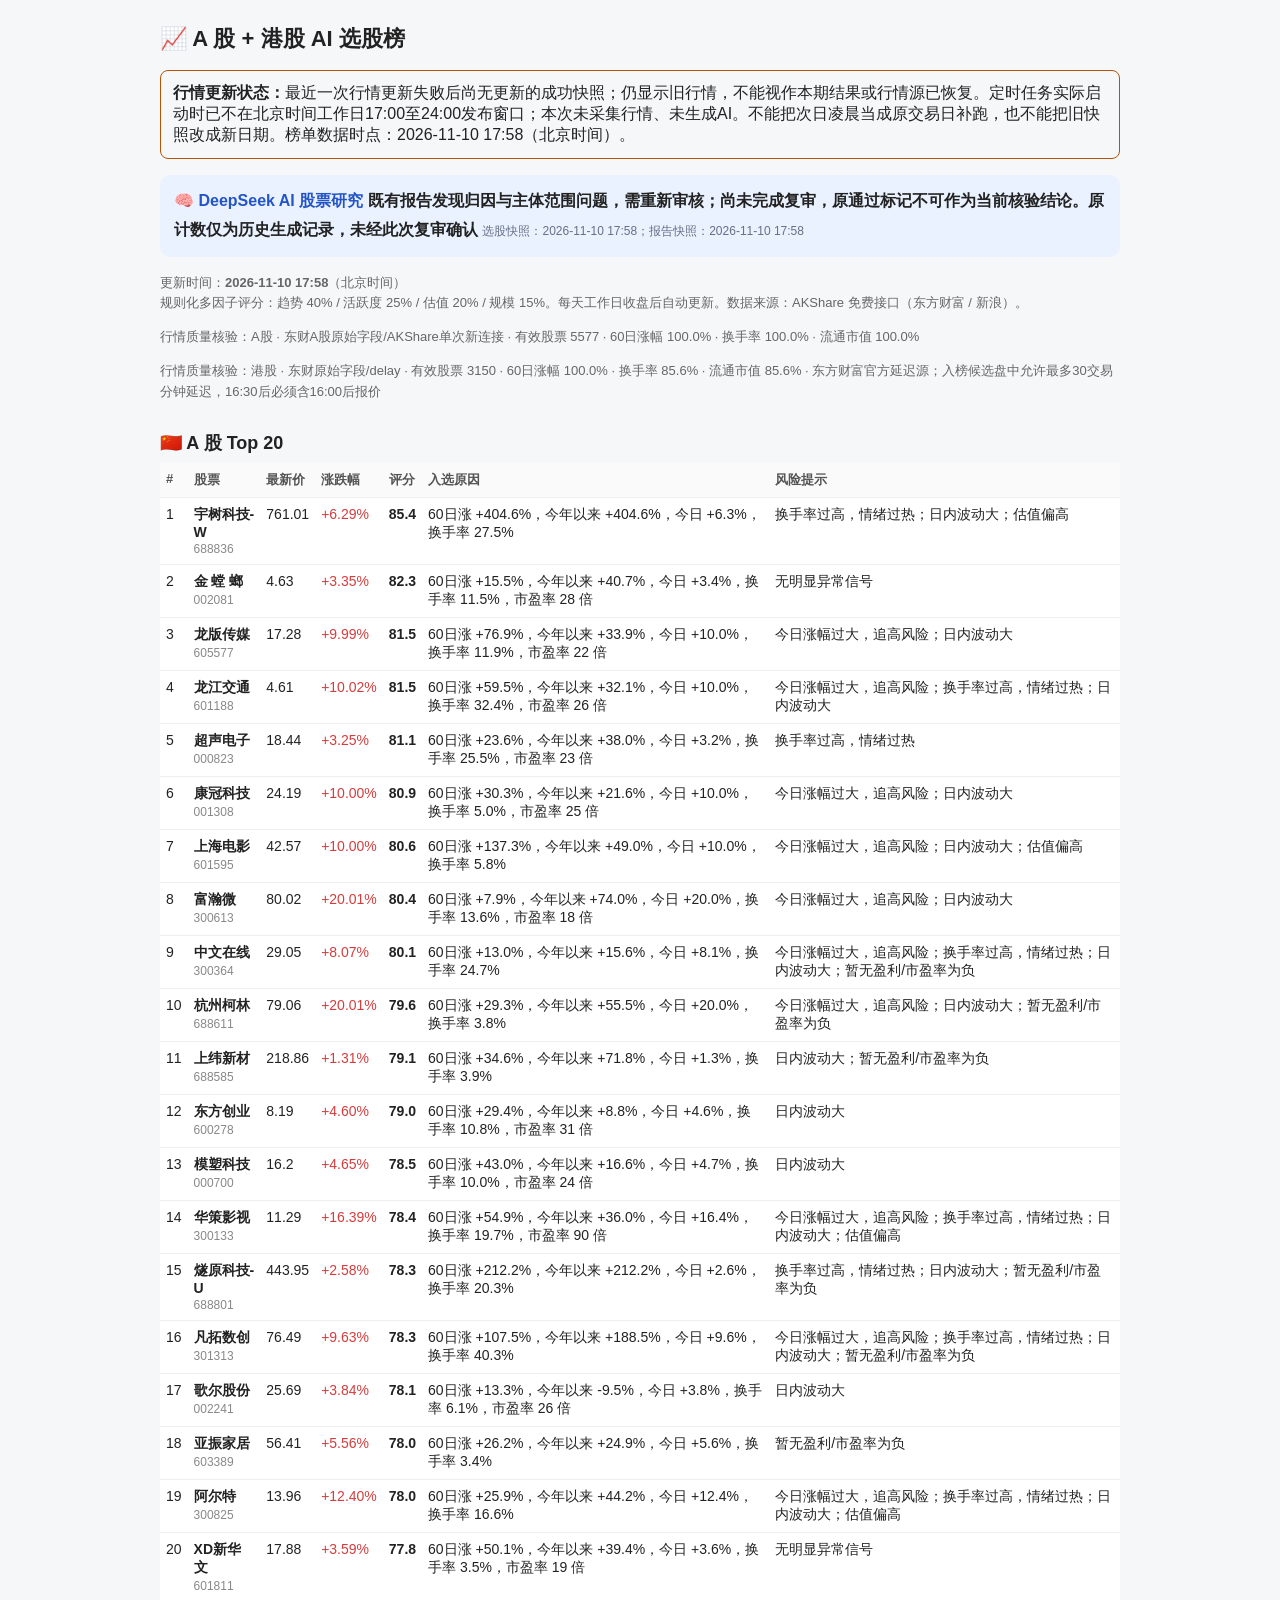
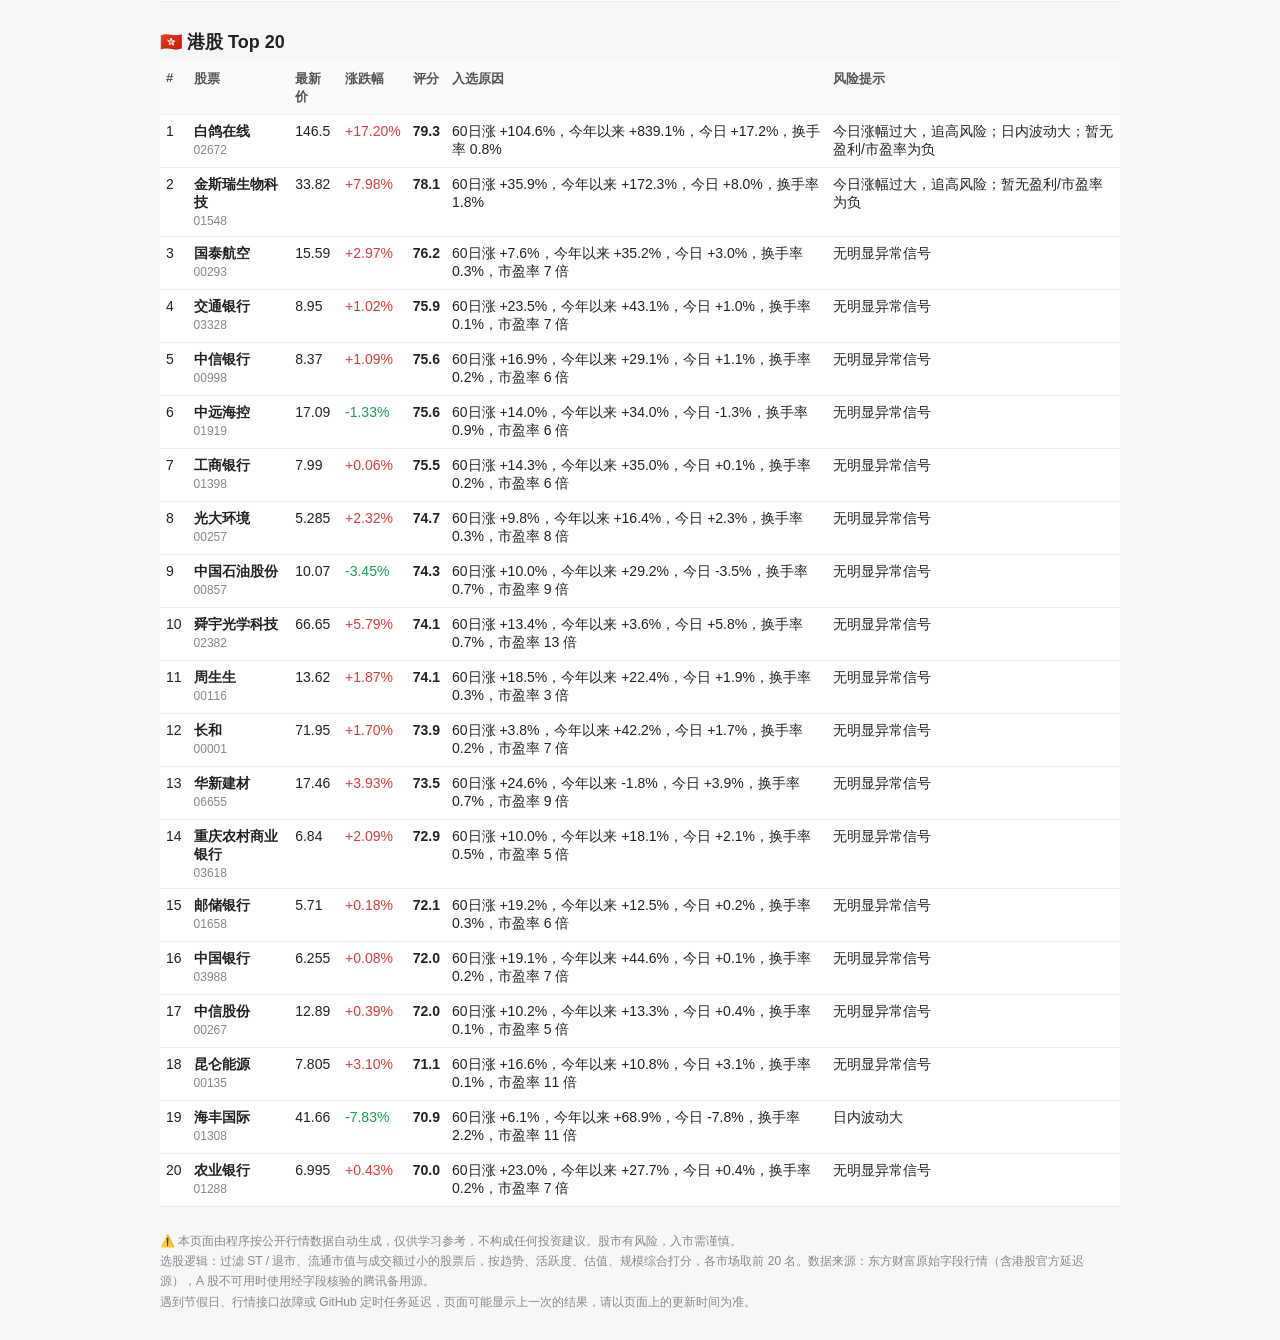
==== docs/index.html @ 4cdcbb57 "更新选股榜 2026-11-13 17:10 UTC" ====
<!DOCTYPE html>
<html lang="zh-CN">
<head>
<meta charset="utf-8">
<meta name="viewport" content="width=device-width, initial-scale=1">
<title>A 股 + 港股 AI 选股榜</title>
<style>
body{font-family:-apple-system,BlinkMacSystemFont,"PingFang SC","Microsoft YaHei",sans-serif;margin:0;background:#f6f7f9;color:#222}
.wrap{max-width:960px;margin:0 auto;padding:16px}
h1{font-size:22px;margin:8px 0 4px}
.sub{color:#666;font-size:13px;line-height:1.6}
h2{font-size:18px;margin:28px 0 8px}
table{width:100%;border-collapse:collapse;background:#fff;font-size:14px}
th,td{padding:8px 6px;border-bottom:1px solid #eee;text-align:left;vertical-align:top}
th{background:#fafafa;font-size:13px;color:#555}
.up{color:#d43d3d}.down{color:#1a9e54}
.score{font-weight:700}
.note{font-size:12px;color:#888;line-height:1.7;margin-top:24px}
.ai-nav{background:#eaf2ff;border-radius:10px;padding:12px 14px;line-height:1.8}.ai-nav a{font-weight:700;color:#2455c7;text-decoration:none}.ai-nav span{color:#667085;font-size:12px}
.tag{display:inline-block;background:#eef3ff;color:#2b5fd9;border-radius:4px;padding:1px 6px;font-size:12px}
</style>
</head>
<body><div class="wrap">
<h1>📈 A 股 + 港股 AI 选股榜</h1><p class="market-publication-alert" data-market-state="failed" style="border:1px solid #b45309;padding:12px;border-radius:8px"><b>行情更新状态：</b>最近一次行情更新失败后尚无更新的成功快照；仍显示旧行情，不能视作本期结果或行情源已恢复。定时任务实际启动时已不在北京时间工作日17:00至24:00发布窗口；本次未采集行情、未生成AI。不能把次日凌晨当成原交易日补跑，也不能把旧快照改成新日期。榜单数据时点：2026-11-10 17:58（北京时间）。</p>
<p class="ai-nav" data-report-state="review-required"><a href="./ai.html">🧠 DeepSeek AI 股票研究</a> <strong>既有报告发现归因与主体范围问题，需重新审核；尚未完成复审，原通过标记不可作为当前核验结论。原计数仅为历史生成记录，未经此次复审确认</strong> <span>选股快照：2026-11-10 17:58；报告快照：2026-11-10 17:58</span></p>
<p class="sub">更新时间：<b>2026-11-10 17:58</b>（北京时间）<br>
规则化多因子评分：趋势 40% / 活跃度 25% / 估值 20% / 规模 15%。每天工作日收盘后自动更新。数据来源：AKShare 免费接口（东方财富 / 新浪）。</p>
<p class="sub">行情质量核验：A股 · 东财A股原始字段/AKShare单次新连接 · 有效股票 5577 · 60日涨幅 100.0% · 换手率 100.0% · 流通市值 100.0%</p><p class="sub">行情质量核验：港股 · 东财原始字段/delay · 有效股票 3150 · 60日涨幅 100.0% · 换手率 85.6% · 流通市值 85.6% · 东方财富官方延迟源；入榜候选盘中允许最多30交易分钟延迟，16:30后必须含16:00后报价</p><h2>🇨🇳 A 股 Top 20</h2>
<table><tr><th>#</th><th>股票</th><th>最新价</th><th>涨跌幅</th><th>评分</th><th>入选原因</th><th>风险提示</th></tr>
<tr><td>1</td><td><b>宇树科技-W</b><br><span style='color:#888;font-size:12px'>688836</span></td><td>761.01</td><td class='up'>+6.29%</td><td class='score'>85.4</td><td>60日涨 +404.6%，今年以来 +404.6%，今日 +6.3%，换手率 27.5%</td><td>换手率过高，情绪过热；日内波动大；估值偏高</td></tr>
<tr><td>2</td><td><b>金 螳 螂</b><br><span style='color:#888;font-size:12px'>002081</span></td><td>4.63</td><td class='up'>+3.35%</td><td class='score'>82.3</td><td>60日涨 +15.5%，今年以来 +40.7%，今日 +3.4%，换手率 11.5%，市盈率 28 倍</td><td>无明显异常信号</td></tr>
<tr><td>3</td><td><b>龙版传媒</b><br><span style='color:#888;font-size:12px'>605577</span></td><td>17.28</td><td class='up'>+9.99%</td><td class='score'>81.5</td><td>60日涨 +76.9%，今年以来 +33.9%，今日 +10.0%，换手率 11.9%，市盈率 22 倍</td><td>今日涨幅过大，追高风险；日内波动大</td></tr>
<tr><td>4</td><td><b>龙江交通</b><br><span style='color:#888;font-size:12px'>601188</span></td><td>4.61</td><td class='up'>+10.02%</td><td class='score'>81.5</td><td>60日涨 +59.5%，今年以来 +32.1%，今日 +10.0%，换手率 32.4%，市盈率 26 倍</td><td>今日涨幅过大，追高风险；换手率过高，情绪过热；日内波动大</td></tr>
<tr><td>5</td><td><b>超声电子</b><br><span style='color:#888;font-size:12px'>000823</span></td><td>18.44</td><td class='up'>+3.25%</td><td class='score'>81.1</td><td>60日涨 +23.6%，今年以来 +38.0%，今日 +3.2%，换手率 25.5%，市盈率 23 倍</td><td>换手率过高，情绪过热</td></tr>
<tr><td>6</td><td><b>康冠科技</b><br><span style='color:#888;font-size:12px'>001308</span></td><td>24.19</td><td class='up'>+10.00%</td><td class='score'>80.9</td><td>60日涨 +30.3%，今年以来 +21.6%，今日 +10.0%，换手率 5.0%，市盈率 25 倍</td><td>今日涨幅过大，追高风险；日内波动大</td></tr>
<tr><td>7</td><td><b>上海电影</b><br><span style='color:#888;font-size:12px'>601595</span></td><td>42.57</td><td class='up'>+10.00%</td><td class='score'>80.6</td><td>60日涨 +137.3%，今年以来 +49.0%，今日 +10.0%，换手率 5.8%</td><td>今日涨幅过大，追高风险；日内波动大；估值偏高</td></tr>
<tr><td>8</td><td><b>富瀚微</b><br><span style='color:#888;font-size:12px'>300613</span></td><td>80.02</td><td class='up'>+20.01%</td><td class='score'>80.4</td><td>60日涨 +7.9%，今年以来 +74.0%，今日 +20.0%，换手率 13.6%，市盈率 18 倍</td><td>今日涨幅过大，追高风险；日内波动大</td></tr>
<tr><td>9</td><td><b>中文在线</b><br><span style='color:#888;font-size:12px'>300364</span></td><td>29.05</td><td class='up'>+8.07%</td><td class='score'>80.1</td><td>60日涨 +13.0%，今年以来 +15.6%，今日 +8.1%，换手率 24.7%</td><td>今日涨幅过大，追高风险；换手率过高，情绪过热；日内波动大；暂无盈利/市盈率为负</td></tr>
<tr><td>10</td><td><b>杭州柯林</b><br><span style='color:#888;font-size:12px'>688611</span></td><td>79.06</td><td class='up'>+20.01%</td><td class='score'>79.6</td><td>60日涨 +29.3%，今年以来 +55.5%，今日 +20.0%，换手率 3.8%</td><td>今日涨幅过大，追高风险；日内波动大；暂无盈利/市盈率为负</td></tr>
<tr><td>11</td><td><b>上纬新材</b><br><span style='color:#888;font-size:12px'>688585</span></td><td>218.86</td><td class='up'>+1.31%</td><td class='score'>79.1</td><td>60日涨 +34.6%，今年以来 +71.8%，今日 +1.3%，换手率 3.9%</td><td>日内波动大；暂无盈利/市盈率为负</td></tr>
<tr><td>12</td><td><b>东方创业</b><br><span style='color:#888;font-size:12px'>600278</span></td><td>8.19</td><td class='up'>+4.60%</td><td class='score'>79.0</td><td>60日涨 +29.4%，今年以来 +8.8%，今日 +4.6%，换手率 10.8%，市盈率 31 倍</td><td>日内波动大</td></tr>
<tr><td>13</td><td><b>模塑科技</b><br><span style='color:#888;font-size:12px'>000700</span></td><td>16.2</td><td class='up'>+4.65%</td><td class='score'>78.5</td><td>60日涨 +43.0%，今年以来 +16.6%，今日 +4.7%，换手率 10.0%，市盈率 24 倍</td><td>日内波动大</td></tr>
<tr><td>14</td><td><b>华策影视</b><br><span style='color:#888;font-size:12px'>300133</span></td><td>11.29</td><td class='up'>+16.39%</td><td class='score'>78.4</td><td>60日涨 +54.9%，今年以来 +36.0%，今日 +16.4%，换手率 19.7%，市盈率 90 倍</td><td>今日涨幅过大，追高风险；换手率过高，情绪过热；日内波动大；估值偏高</td></tr>
<tr><td>15</td><td><b>燧原科技-U</b><br><span style='color:#888;font-size:12px'>688801</span></td><td>443.95</td><td class='up'>+2.58%</td><td class='score'>78.3</td><td>60日涨 +212.2%，今年以来 +212.2%，今日 +2.6%，换手率 20.3%</td><td>换手率过高，情绪过热；日内波动大；暂无盈利/市盈率为负</td></tr>
<tr><td>16</td><td><b>凡拓数创</b><br><span style='color:#888;font-size:12px'>301313</span></td><td>76.49</td><td class='up'>+9.63%</td><td class='score'>78.3</td><td>60日涨 +107.5%，今年以来 +188.5%，今日 +9.6%，换手率 40.3%</td><td>今日涨幅过大，追高风险；换手率过高，情绪过热；日内波动大；暂无盈利/市盈率为负</td></tr>
<tr><td>17</td><td><b>歌尔股份</b><br><span style='color:#888;font-size:12px'>002241</span></td><td>25.69</td><td class='up'>+3.84%</td><td class='score'>78.1</td><td>60日涨 +13.3%，今年以来 -9.5%，今日 +3.8%，换手率 6.1%，市盈率 26 倍</td><td>日内波动大</td></tr>
<tr><td>18</td><td><b>亚振家居</b><br><span style='color:#888;font-size:12px'>603389</span></td><td>56.41</td><td class='up'>+5.56%</td><td class='score'>78.0</td><td>60日涨 +26.2%，今年以来 +24.9%，今日 +5.6%，换手率 3.4%</td><td>暂无盈利/市盈率为负</td></tr>
<tr><td>19</td><td><b>阿尔特</b><br><span style='color:#888;font-size:12px'>300825</span></td><td>13.96</td><td class='up'>+12.40%</td><td class='score'>78.0</td><td>60日涨 +25.9%，今年以来 +44.2%，今日 +12.4%，换手率 16.6%</td><td>今日涨幅过大，追高风险；换手率过高，情绪过热；日内波动大；估值偏高</td></tr>
<tr><td>20</td><td><b>XD新华文</b><br><span style='color:#888;font-size:12px'>601811</span></td><td>17.88</td><td class='up'>+3.59%</td><td class='score'>77.8</td><td>60日涨 +50.1%，今年以来 +39.4%，今日 +3.6%，换手率 3.5%，市盈率 19 倍</td><td>无明显异常信号</td></tr>
</table><h2>🇭🇰 港股 Top 20</h2>
<table><tr><th>#</th><th>股票</th><th>最新价</th><th>涨跌幅</th><th>评分</th><th>入选原因</th><th>风险提示</th></tr>
<tr><td>1</td><td><b>白鸽在线</b><br><span style='color:#888;font-size:12px'>02672</span></td><td>146.5</td><td class='up'>+17.20%</td><td class='score'>79.3</td><td>60日涨 +104.6%，今年以来 +839.1%，今日 +17.2%，换手率 0.8%</td><td>今日涨幅过大，追高风险；日内波动大；暂无盈利/市盈率为负</td></tr>
<tr><td>2</td><td><b>金斯瑞生物科技</b><br><span style='color:#888;font-size:12px'>01548</span></td><td>33.82</td><td class='up'>+7.98%</td><td class='score'>78.1</td><td>60日涨 +35.9%，今年以来 +172.3%，今日 +8.0%，换手率 1.8%</td><td>今日涨幅过大，追高风险；暂无盈利/市盈率为负</td></tr>
<tr><td>3</td><td><b>国泰航空</b><br><span style='color:#888;font-size:12px'>00293</span></td><td>15.59</td><td class='up'>+2.97%</td><td class='score'>76.2</td><td>60日涨 +7.6%，今年以来 +35.2%，今日 +3.0%，换手率 0.3%，市盈率 7 倍</td><td>无明显异常信号</td></tr>
<tr><td>4</td><td><b>交通银行</b><br><span style='color:#888;font-size:12px'>03328</span></td><td>8.95</td><td class='up'>+1.02%</td><td class='score'>75.9</td><td>60日涨 +23.5%，今年以来 +43.1%，今日 +1.0%，换手率 0.1%，市盈率 7 倍</td><td>无明显异常信号</td></tr>
<tr><td>5</td><td><b>中信银行</b><br><span style='color:#888;font-size:12px'>00998</span></td><td>8.37</td><td class='up'>+1.09%</td><td class='score'>75.6</td><td>60日涨 +16.9%，今年以来 +29.1%，今日 +1.1%，换手率 0.2%，市盈率 6 倍</td><td>无明显异常信号</td></tr>
<tr><td>6</td><td><b>中远海控</b><br><span style='color:#888;font-size:12px'>01919</span></td><td>17.09</td><td class='down'>-1.33%</td><td class='score'>75.6</td><td>60日涨 +14.0%，今年以来 +34.0%，今日 -1.3%，换手率 0.9%，市盈率 6 倍</td><td>无明显异常信号</td></tr>
<tr><td>7</td><td><b>工商银行</b><br><span style='color:#888;font-size:12px'>01398</span></td><td>7.99</td><td class='up'>+0.06%</td><td class='score'>75.5</td><td>60日涨 +14.3%，今年以来 +35.0%，今日 +0.1%，换手率 0.2%，市盈率 6 倍</td><td>无明显异常信号</td></tr>
<tr><td>8</td><td><b>光大环境</b><br><span style='color:#888;font-size:12px'>00257</span></td><td>5.285</td><td class='up'>+2.32%</td><td class='score'>74.7</td><td>60日涨 +9.8%，今年以来 +16.4%，今日 +2.3%，换手率 0.3%，市盈率 8 倍</td><td>无明显异常信号</td></tr>
<tr><td>9</td><td><b>中国石油股份</b><br><span style='color:#888;font-size:12px'>00857</span></td><td>10.07</td><td class='down'>-3.45%</td><td class='score'>74.3</td><td>60日涨 +10.0%，今年以来 +29.2%，今日 -3.5%，换手率 0.7%，市盈率 9 倍</td><td>无明显异常信号</td></tr>
<tr><td>10</td><td><b>舜宇光学科技</b><br><span style='color:#888;font-size:12px'>02382</span></td><td>66.65</td><td class='up'>+5.79%</td><td class='score'>74.1</td><td>60日涨 +13.4%，今年以来 +3.6%，今日 +5.8%，换手率 0.7%，市盈率 13 倍</td><td>无明显异常信号</td></tr>
<tr><td>11</td><td><b>周生生</b><br><span style='color:#888;font-size:12px'>00116</span></td><td>13.62</td><td class='up'>+1.87%</td><td class='score'>74.1</td><td>60日涨 +18.5%，今年以来 +22.4%，今日 +1.9%，换手率 0.3%，市盈率 3 倍</td><td>无明显异常信号</td></tr>
<tr><td>12</td><td><b>长和</b><br><span style='color:#888;font-size:12px'>00001</span></td><td>71.95</td><td class='up'>+1.70%</td><td class='score'>73.9</td><td>60日涨 +3.8%，今年以来 +42.2%，今日 +1.7%，换手率 0.2%，市盈率 7 倍</td><td>无明显异常信号</td></tr>
<tr><td>13</td><td><b>华新建材</b><br><span style='color:#888;font-size:12px'>06655</span></td><td>17.46</td><td class='up'>+3.93%</td><td class='score'>73.5</td><td>60日涨 +24.6%，今年以来 -1.8%，今日 +3.9%，换手率 0.7%，市盈率 9 倍</td><td>无明显异常信号</td></tr>
<tr><td>14</td><td><b>重庆农村商业银行</b><br><span style='color:#888;font-size:12px'>03618</span></td><td>6.84</td><td class='up'>+2.09%</td><td class='score'>72.9</td><td>60日涨 +10.0%，今年以来 +18.1%，今日 +2.1%，换手率 0.5%，市盈率 5 倍</td><td>无明显异常信号</td></tr>
<tr><td>15</td><td><b>邮储银行</b><br><span style='color:#888;font-size:12px'>01658</span></td><td>5.71</td><td class='up'>+0.18%</td><td class='score'>72.1</td><td>60日涨 +19.2%，今年以来 +12.5%，今日 +0.2%，换手率 0.3%，市盈率 6 倍</td><td>无明显异常信号</td></tr>
<tr><td>16</td><td><b>中国银行</b><br><span style='color:#888;font-size:12px'>03988</span></td><td>6.255</td><td class='up'>+0.08%</td><td class='score'>72.0</td><td>60日涨 +19.1%，今年以来 +44.6%，今日 +0.1%，换手率 0.2%，市盈率 7 倍</td><td>无明显异常信号</td></tr>
<tr><td>17</td><td><b>中信股份</b><br><span style='color:#888;font-size:12px'>00267</span></td><td>12.89</td><td class='up'>+0.39%</td><td class='score'>72.0</td><td>60日涨 +10.2%，今年以来 +13.3%，今日 +0.4%，换手率 0.1%，市盈率 5 倍</td><td>无明显异常信号</td></tr>
<tr><td>18</td><td><b>昆仑能源</b><br><span style='color:#888;font-size:12px'>00135</span></td><td>7.805</td><td class='up'>+3.10%</td><td class='score'>71.1</td><td>60日涨 +16.6%，今年以来 +10.8%，今日 +3.1%，换手率 0.1%，市盈率 11 倍</td><td>无明显异常信号</td></tr>
<tr><td>19</td><td><b>海丰国际</b><br><span style='color:#888;font-size:12px'>01308</span></td><td>41.66</td><td class='down'>-7.83%</td><td class='score'>70.9</td><td>60日涨 +6.1%，今年以来 +68.9%，今日 -7.8%，换手率 2.2%，市盈率 11 倍</td><td>日内波动大</td></tr>
<tr><td>20</td><td><b>农业银行</b><br><span style='color:#888;font-size:12px'>01288</span></td><td>6.995</td><td class='up'>+0.43%</td><td class='score'>70.0</td><td>60日涨 +23.0%，今年以来 +27.7%，今日 +0.4%，换手率 0.2%，市盈率 7 倍</td><td>无明显异常信号</td></tr>
</table>
<p class="note">⚠️ 本页面由程序按公开行情数据自动生成，仅供学习参考，不构成任何投资建议。股市有风险，入市需谨慎。<br>
选股逻辑：过滤 ST / 退市、流通市值与成交额过小的股票后，按趋势、活跃度、估值、规模综合打分，各市场取前 20 名。数据来源：东方财富原始字段行情（含港股官方延迟源），A 股不可用时使用经字段核验的腾讯备用源。<br>
遇到节假日、行情接口故障或 GitHub 定时任务延迟，页面可能显示上一次的结果，请以页面上的更新时间为准。</p>
</div></body></html>
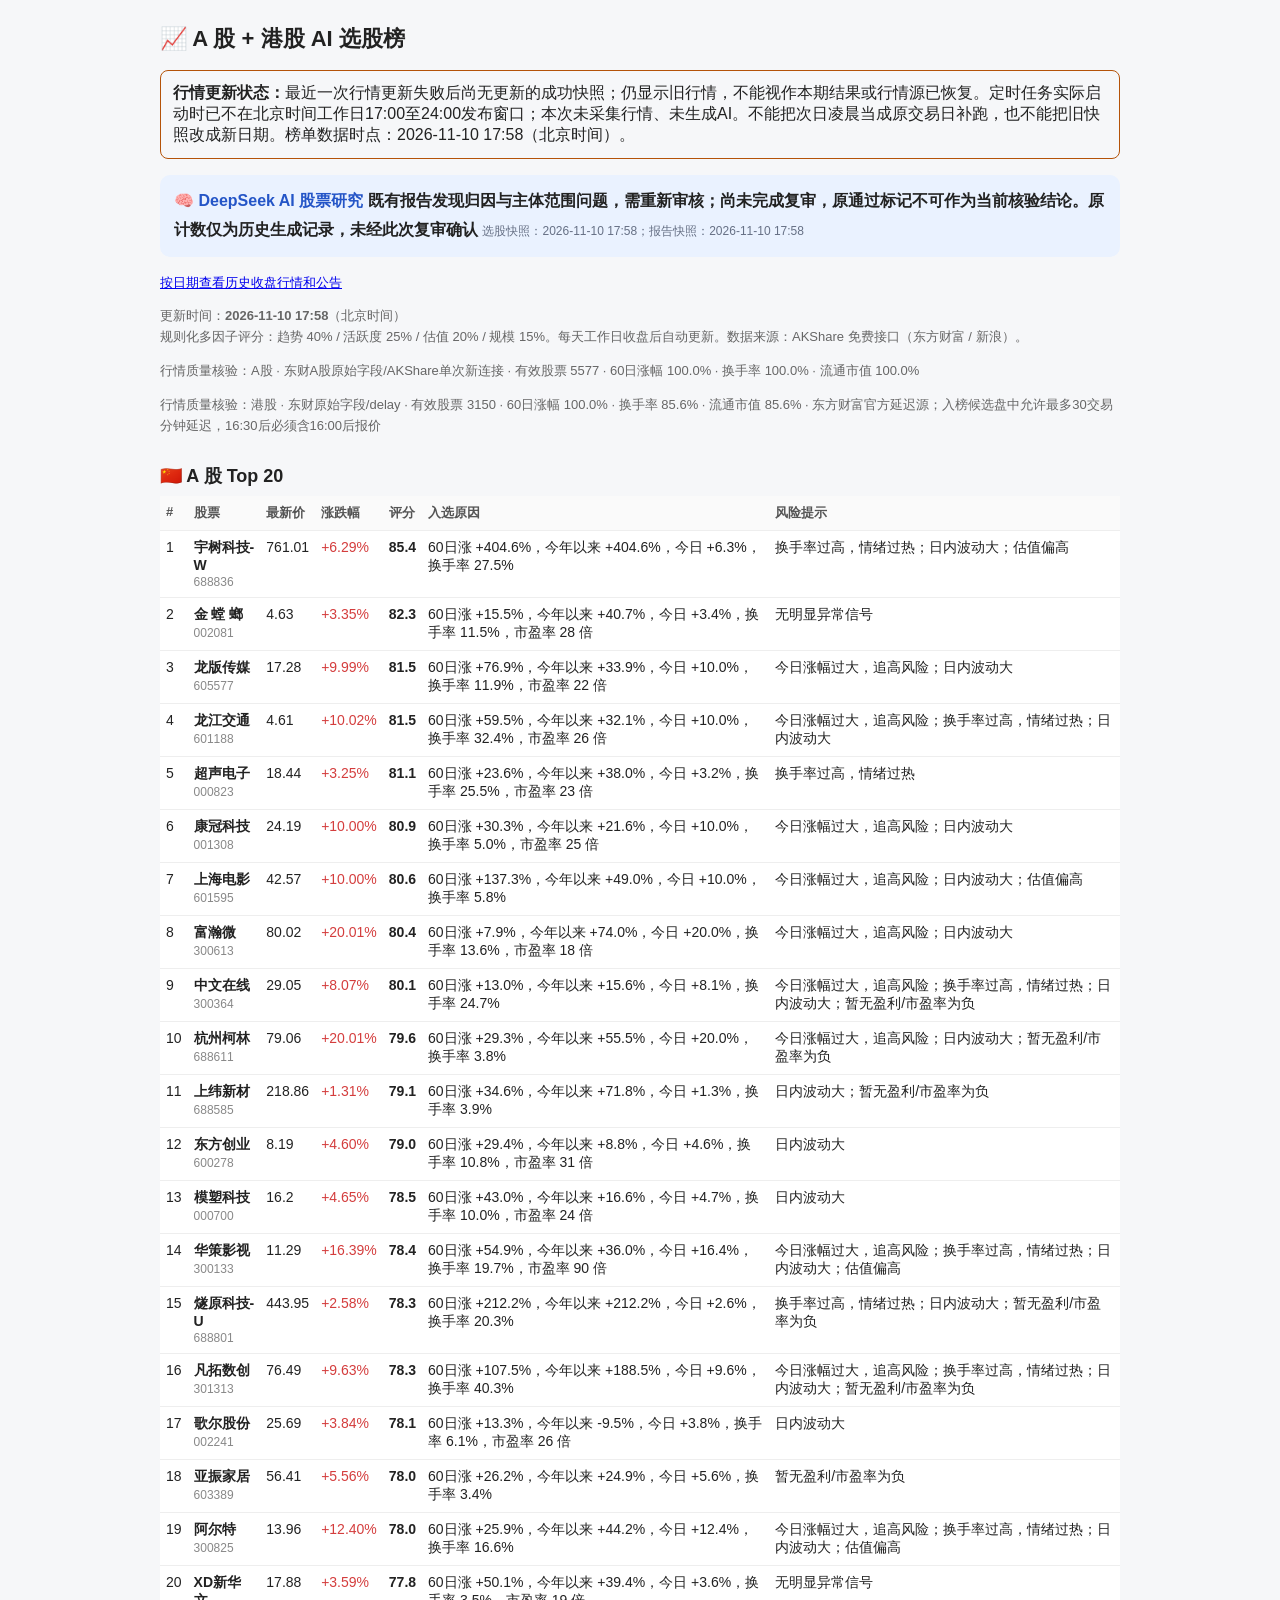
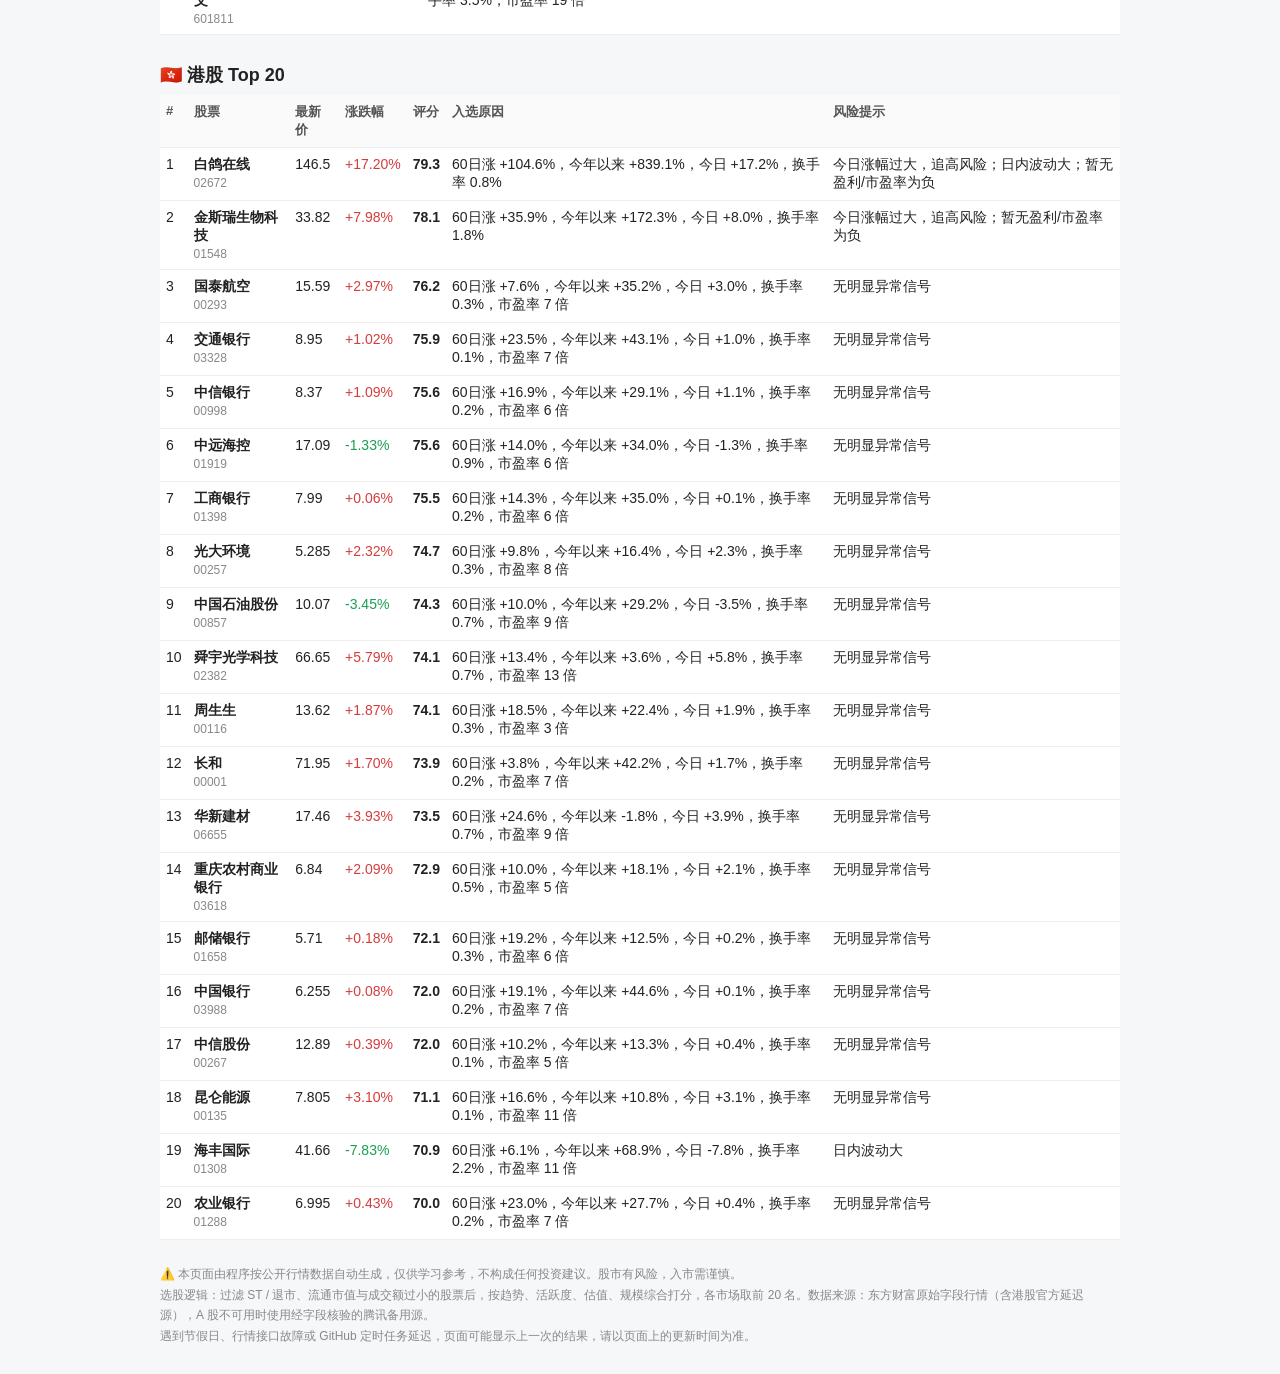
==== commit 170e0cb5: "补登 2026-11-13 A 股榜单及港交所收市行情归档" ====
--- a/docs/index.html
+++ b/docs/index.html
@@ -23,6 +23,7 @@
 <body><div class="wrap">
 <h1>📈 A 股 + 港股 AI 选股榜</h1><p class="market-publication-alert" data-market-state="failed" style="border:1px solid #b45309;padding:12px;border-radius:8px"><b>行情更新状态：</b>最近一次行情更新失败后尚无更新的成功快照；仍显示旧行情，不能视作本期结果或行情源已恢复。定时任务实际启动时已不在北京时间工作日17:00至24:00发布窗口；本次未采集行情、未生成AI。不能把次日凌晨当成原交易日补跑，也不能把旧快照改成新日期。榜单数据时点：2026-11-10 17:58（北京时间）。</p>
 <p class="ai-nav" data-report-state="review-required"><a href="./ai.html">🧠 DeepSeek AI 股票研究</a> <strong>既有报告发现归因与主体范围问题，需重新审核；尚未完成复审，原通过标记不可作为当前核验结论。原计数仅为历史生成记录，未经此次复审确认</strong> <span>选股快照：2026-11-10 17:58；报告快照：2026-11-10 17:58</span></p>
+<p class="sub"><a href="./history/">按日期查看历史收盘行情和公告</a></p>
 <p class="sub">更新时间：<b>2026-11-10 17:58</b>（北京时间）<br>
 规则化多因子评分：趋势 40% / 活跃度 25% / 估值 20% / 规模 15%。每天工作日收盘后自动更新。数据来源：AKShare 免费接口（东方财富 / 新浪）。</p>
 <p class="sub">行情质量核验：A股 · 东财A股原始字段/AKShare单次新连接 · 有效股票 5577 · 60日涨幅 100.0% · 换手率 100.0% · 流通市值 100.0%</p><p class="sub">行情质量核验：港股 · 东财原始字段/delay · 有效股票 3150 · 60日涨幅 100.0% · 换手率 85.6% · 流通市值 85.6% · 东方财富官方延迟源；入榜候选盘中允许最多30交易分钟延迟，16:30后必须含16:00后报价</p><h2>🇨🇳 A 股 Top 20</h2>
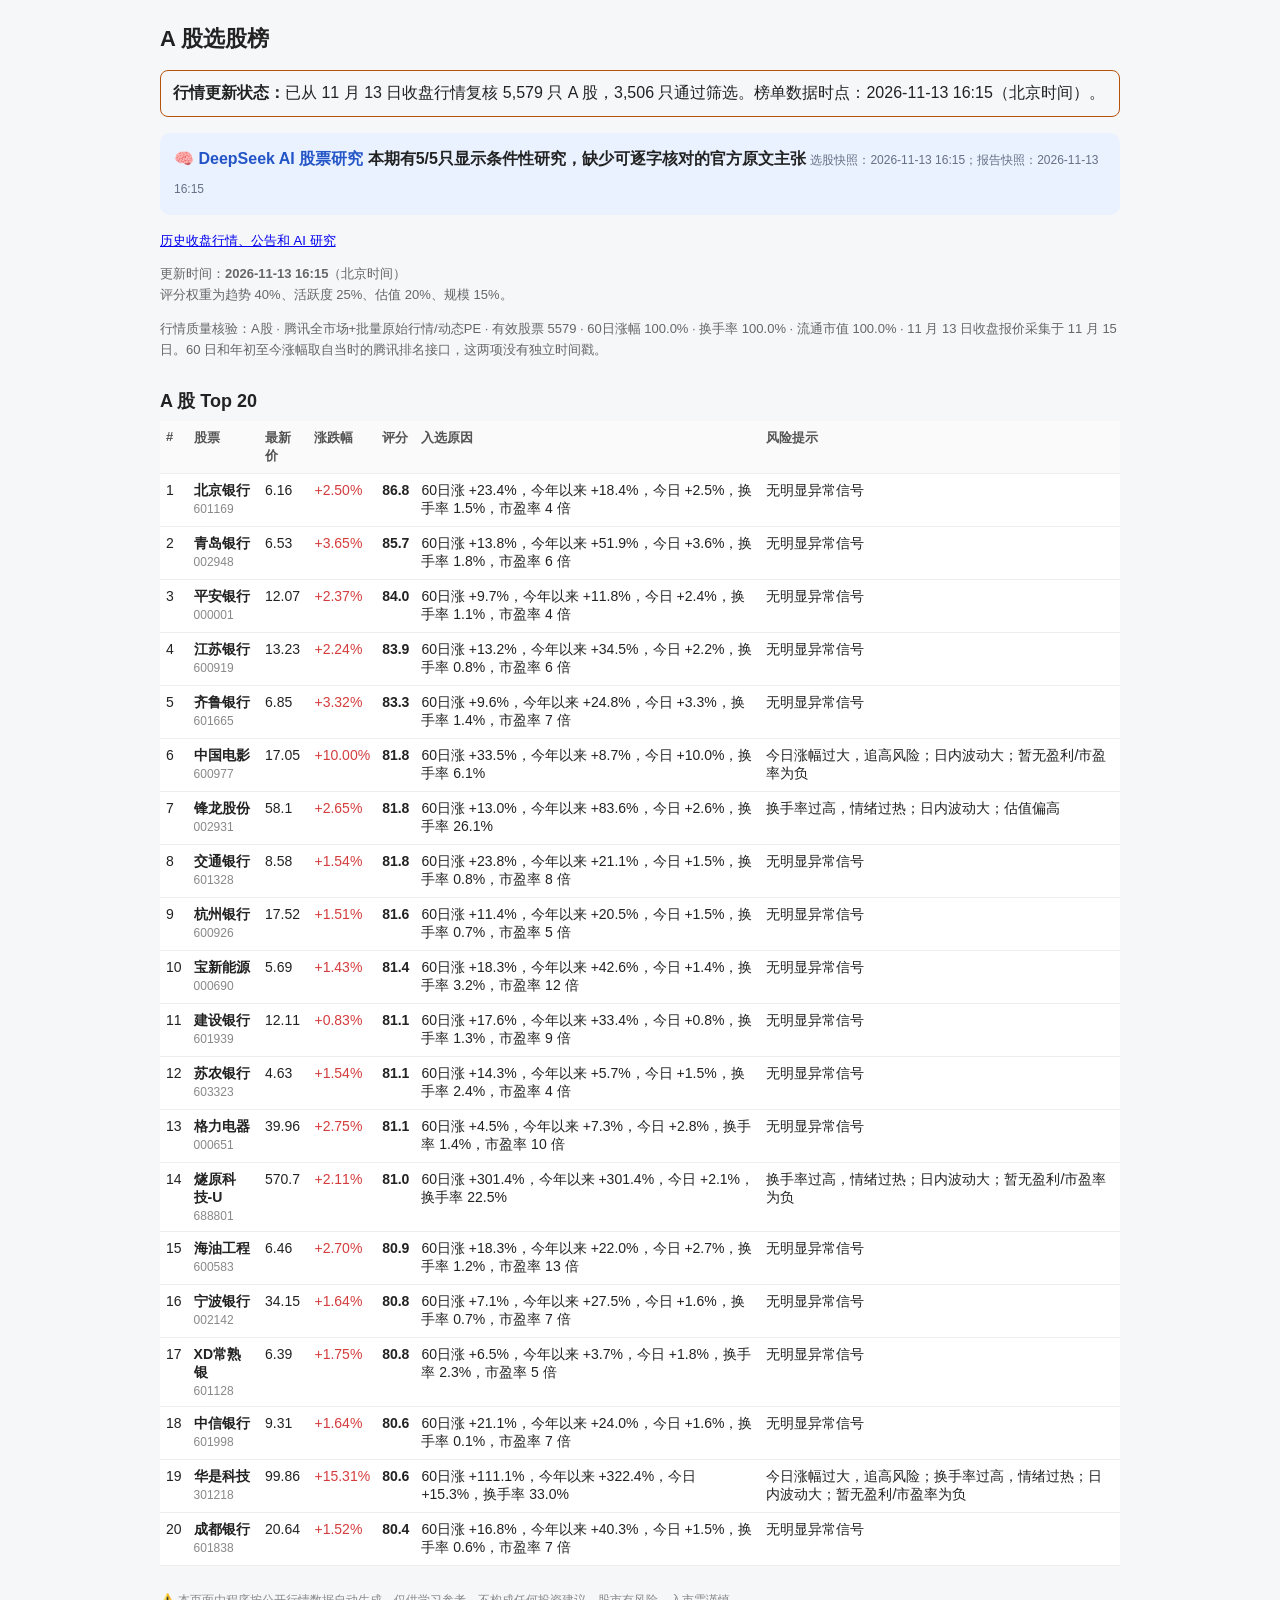
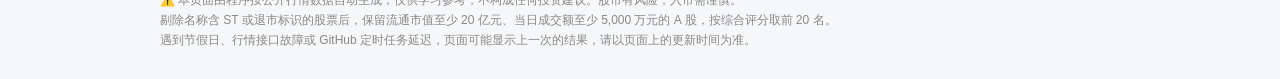
==== commit 68b40e8b: "Retire Hong Kong stock rankings and publish the verified A-share selection" ====
--- a/docs/index.html
+++ b/docs/index.html
@@ -3,7 +3,7 @@
 <head>
 <meta charset="utf-8">
 <meta name="viewport" content="width=device-width, initial-scale=1">
-<title>A 股 + 港股 AI 选股榜</title>
+<title>A 股选股榜</title>
 <style>
 body{font-family:-apple-system,BlinkMacSystemFont,"PingFang SC","Microsoft YaHei",sans-serif;margin:0;background:#f6f7f9;color:#222}
 .wrap{max-width:960px;margin:0 auto;padding:16px}
@@ -21,57 +21,35 @@
 </style>
 </head>
 <body><div class="wrap">
-<h1>📈 A 股 + 港股 AI 选股榜</h1><p class="market-publication-alert" data-market-state="failed" style="border:1px solid #b45309;padding:12px;border-radius:8px"><b>行情更新状态：</b>最近一次行情更新失败后尚无更新的成功快照；仍显示旧行情，不能视作本期结果或行情源已恢复。定时任务实际启动时已不在北京时间工作日17:00至24:00发布窗口；本次未采集行情、未生成AI。不能把次日凌晨当成原交易日补跑，也不能把旧快照改成新日期。榜单数据时点：2026-11-10 17:58（北京时间）。</p>
-<p class="ai-nav" data-report-state="review-required"><a href="./ai.html">🧠 DeepSeek AI 股票研究</a> <strong>既有报告发现归因与主体范围问题，需重新审核；尚未完成复审，原通过标记不可作为当前核验结论。原计数仅为历史生成记录，未经此次复审确认</strong> <span>选股快照：2026-11-10 17:58；报告快照：2026-11-10 17:58</span></p>
-<p class="sub"><a href="./history/">按日期查看历史收盘行情和公告</a></p>
-<p class="sub">更新时间：<b>2026-11-10 17:58</b>（北京时间）<br>
-规则化多因子评分：趋势 40% / 活跃度 25% / 估值 20% / 规模 15%。每天工作日收盘后自动更新。数据来源：AKShare 免费接口（东方财富 / 新浪）。</p>
-<p class="sub">行情质量核验：A股 · 东财A股原始字段/AKShare单次新连接 · 有效股票 5577 · 60日涨幅 100.0% · 换手率 100.0% · 流通市值 100.0%</p><p class="sub">行情质量核验：港股 · 东财原始字段/delay · 有效股票 3150 · 60日涨幅 100.0% · 换手率 85.6% · 流通市值 85.6% · 东方财富官方延迟源；入榜候选盘中允许最多30交易分钟延迟，16:30后必须含16:00后报价</p><h2>🇨🇳 A 股 Top 20</h2>
+<h1>A 股选股榜</h1><p class="market-publication-alert" data-market-state="updated" style="border:1px solid #b45309;padding:12px;border-radius:8px"><b>行情更新状态：</b>已从 11 月 13 日收盘行情复核 5,579 只 A 股，3,506 只通过筛选。榜单数据时点：2026-11-13 16:15（北京时间）。</p>
+<p class="ai-nav" data-report-state="limited"><a href="./ai.html">🧠 DeepSeek AI 股票研究</a> <strong>本期有5/5只显示条件性研究，缺少可逐字核对的官方原文主张</strong> <span>选股快照：2026-11-13 16:15；报告快照：2026-11-13 16:15</span></p>
+<p class="sub"><a href="./history/">历史收盘行情、公告和 AI 研究</a></p>
+<p class="sub">更新时间：<b>2026-11-13 16:15</b>（北京时间）<br>
+评分权重为趋势 40%、活跃度 25%、估值 20%、规模 15%。</p>
+<p class="sub">行情质量核验：A股 · 腾讯全市场+批量原始行情/动态PE · 有效股票 5579 · 60日涨幅 100.0% · 换手率 100.0% · 流通市值 100.0% · 11 月 13 日收盘报价采集于 11 月 15 日。60 日和年初至今涨幅取自当时的腾讯排名接口，这两项没有独立时间戳。</p><h2>A 股 Top 20</h2>
 <table><tr><th>#</th><th>股票</th><th>最新价</th><th>涨跌幅</th><th>评分</th><th>入选原因</th><th>风险提示</th></tr>
-<tr><td>1</td><td><b>宇树科技-W</b><br><span style='color:#888;font-size:12px'>688836</span></td><td>761.01</td><td class='up'>+6.29%</td><td class='score'>85.4</td><td>60日涨 +404.6%，今年以来 +404.6%，今日 +6.3%，换手率 27.5%</td><td>换手率过高，情绪过热；日内波动大；估值偏高</td></tr>
-<tr><td>2</td><td><b>金 螳 螂</b><br><span style='color:#888;font-size:12px'>002081</span></td><td>4.63</td><td class='up'>+3.35%</td><td class='score'>82.3</td><td>60日涨 +15.5%，今年以来 +40.7%，今日 +3.4%，换手率 11.5%，市盈率 28 倍</td><td>无明显异常信号</td></tr>
-<tr><td>3</td><td><b>龙版传媒</b><br><span style='color:#888;font-size:12px'>605577</span></td><td>17.28</td><td class='up'>+9.99%</td><td class='score'>81.5</td><td>60日涨 +76.9%，今年以来 +33.9%，今日 +10.0%，换手率 11.9%，市盈率 22 倍</td><td>今日涨幅过大，追高风险；日内波动大</td></tr>
-<tr><td>4</td><td><b>龙江交通</b><br><span style='color:#888;font-size:12px'>601188</span></td><td>4.61</td><td class='up'>+10.02%</td><td class='score'>81.5</td><td>60日涨 +59.5%，今年以来 +32.1%，今日 +10.0%，换手率 32.4%，市盈率 26 倍</td><td>今日涨幅过大，追高风险；换手率过高，情绪过热；日内波动大</td></tr>
-<tr><td>5</td><td><b>超声电子</b><br><span style='color:#888;font-size:12px'>000823</span></td><td>18.44</td><td class='up'>+3.25%</td><td class='score'>81.1</td><td>60日涨 +23.6%，今年以来 +38.0%，今日 +3.2%，换手率 25.5%，市盈率 23 倍</td><td>换手率过高，情绪过热</td></tr>
-<tr><td>6</td><td><b>康冠科技</b><br><span style='color:#888;font-size:12px'>001308</span></td><td>24.19</td><td class='up'>+10.00%</td><td class='score'>80.9</td><td>60日涨 +30.3%，今年以来 +21.6%，今日 +10.0%，换手率 5.0%，市盈率 25 倍</td><td>今日涨幅过大，追高风险；日内波动大</td></tr>
-<tr><td>7</td><td><b>上海电影</b><br><span style='color:#888;font-size:12px'>601595</span></td><td>42.57</td><td class='up'>+10.00%</td><td class='score'>80.6</td><td>60日涨 +137.3%，今年以来 +49.0%，今日 +10.0%，换手率 5.8%</td><td>今日涨幅过大，追高风险；日内波动大；估值偏高</td></tr>
-<tr><td>8</td><td><b>富瀚微</b><br><span style='color:#888;font-size:12px'>300613</span></td><td>80.02</td><td class='up'>+20.01%</td><td class='score'>80.4</td><td>60日涨 +7.9%，今年以来 +74.0%，今日 +20.0%，换手率 13.6%，市盈率 18 倍</td><td>今日涨幅过大，追高风险；日内波动大</td></tr>
-<tr><td>9</td><td><b>中文在线</b><br><span style='color:#888;font-size:12px'>300364</span></td><td>29.05</td><td class='up'>+8.07%</td><td class='score'>80.1</td><td>60日涨 +13.0%，今年以来 +15.6%，今日 +8.1%，换手率 24.7%</td><td>今日涨幅过大，追高风险；换手率过高，情绪过热；日内波动大；暂无盈利/市盈率为负</td></tr>
-<tr><td>10</td><td><b>杭州柯林</b><br><span style='color:#888;font-size:12px'>688611</span></td><td>79.06</td><td class='up'>+20.01%</td><td class='score'>79.6</td><td>60日涨 +29.3%，今年以来 +55.5%，今日 +20.0%，换手率 3.8%</td><td>今日涨幅过大，追高风险；日内波动大；暂无盈利/市盈率为负</td></tr>
-<tr><td>11</td><td><b>上纬新材</b><br><span style='color:#888;font-size:12px'>688585</span></td><td>218.86</td><td class='up'>+1.31%</td><td class='score'>79.1</td><td>60日涨 +34.6%，今年以来 +71.8%，今日 +1.3%，换手率 3.9%</td><td>日内波动大；暂无盈利/市盈率为负</td></tr>
-<tr><td>12</td><td><b>东方创业</b><br><span style='color:#888;font-size:12px'>600278</span></td><td>8.19</td><td class='up'>+4.60%</td><td class='score'>79.0</td><td>60日涨 +29.4%，今年以来 +8.8%，今日 +4.6%，换手率 10.8%，市盈率 31 倍</td><td>日内波动大</td></tr>
-<tr><td>13</td><td><b>模塑科技</b><br><span style='color:#888;font-size:12px'>000700</span></td><td>16.2</td><td class='up'>+4.65%</td><td class='score'>78.5</td><td>60日涨 +43.0%，今年以来 +16.6%，今日 +4.7%，换手率 10.0%，市盈率 24 倍</td><td>日内波动大</td></tr>
-<tr><td>14</td><td><b>华策影视</b><br><span style='color:#888;font-size:12px'>300133</span></td><td>11.29</td><td class='up'>+16.39%</td><td class='score'>78.4</td><td>60日涨 +54.9%，今年以来 +36.0%，今日 +16.4%，换手率 19.7%，市盈率 90 倍</td><td>今日涨幅过大，追高风险；换手率过高，情绪过热；日内波动大；估值偏高</td></tr>
-<tr><td>15</td><td><b>燧原科技-U</b><br><span style='color:#888;font-size:12px'>688801</span></td><td>443.95</td><td class='up'>+2.58%</td><td class='score'>78.3</td><td>60日涨 +212.2%，今年以来 +212.2%，今日 +2.6%，换手率 20.3%</td><td>换手率过高，情绪过热；日内波动大；暂无盈利/市盈率为负</td></tr>
-<tr><td>16</td><td><b>凡拓数创</b><br><span style='color:#888;font-size:12px'>301313</span></td><td>76.49</td><td class='up'>+9.63%</td><td class='score'>78.3</td><td>60日涨 +107.5%，今年以来 +188.5%，今日 +9.6%，换手率 40.3%</td><td>今日涨幅过大，追高风险；换手率过高，情绪过热；日内波动大；暂无盈利/市盈率为负</td></tr>
-<tr><td>17</td><td><b>歌尔股份</b><br><span style='color:#888;font-size:12px'>002241</span></td><td>25.69</td><td class='up'>+3.84%</td><td class='score'>78.1</td><td>60日涨 +13.3%，今年以来 -9.5%，今日 +3.8%，换手率 6.1%，市盈率 26 倍</td><td>日内波动大</td></tr>
-<tr><td>18</td><td><b>亚振家居</b><br><span style='color:#888;font-size:12px'>603389</span></td><td>56.41</td><td class='up'>+5.56%</td><td class='score'>78.0</td><td>60日涨 +26.2%，今年以来 +24.9%，今日 +5.6%，换手率 3.4%</td><td>暂无盈利/市盈率为负</td></tr>
-<tr><td>19</td><td><b>阿尔特</b><br><span style='color:#888;font-size:12px'>300825</span></td><td>13.96</td><td class='up'>+12.40%</td><td class='score'>78.0</td><td>60日涨 +25.9%，今年以来 +44.2%，今日 +12.4%，换手率 16.6%</td><td>今日涨幅过大，追高风险；换手率过高，情绪过热；日内波动大；估值偏高</td></tr>
-<tr><td>20</td><td><b>XD新华文</b><br><span style='color:#888;font-size:12px'>601811</span></td><td>17.88</td><td class='up'>+3.59%</td><td class='score'>77.8</td><td>60日涨 +50.1%，今年以来 +39.4%，今日 +3.6%，换手率 3.5%，市盈率 19 倍</td><td>无明显异常信号</td></tr>
-</table><h2>🇭🇰 港股 Top 20</h2>
-<table><tr><th>#</th><th>股票</th><th>最新价</th><th>涨跌幅</th><th>评分</th><th>入选原因</th><th>风险提示</th></tr>
-<tr><td>1</td><td><b>白鸽在线</b><br><span style='color:#888;font-size:12px'>02672</span></td><td>146.5</td><td class='up'>+17.20%</td><td class='score'>79.3</td><td>60日涨 +104.6%，今年以来 +839.1%，今日 +17.2%，换手率 0.8%</td><td>今日涨幅过大，追高风险；日内波动大；暂无盈利/市盈率为负</td></tr>
-<tr><td>2</td><td><b>金斯瑞生物科技</b><br><span style='color:#888;font-size:12px'>01548</span></td><td>33.82</td><td class='up'>+7.98%</td><td class='score'>78.1</td><td>60日涨 +35.9%，今年以来 +172.3%，今日 +8.0%，换手率 1.8%</td><td>今日涨幅过大，追高风险；暂无盈利/市盈率为负</td></tr>
-<tr><td>3</td><td><b>国泰航空</b><br><span style='color:#888;font-size:12px'>00293</span></td><td>15.59</td><td class='up'>+2.97%</td><td class='score'>76.2</td><td>60日涨 +7.6%，今年以来 +35.2%，今日 +3.0%，换手率 0.3%，市盈率 7 倍</td><td>无明显异常信号</td></tr>
-<tr><td>4</td><td><b>交通银行</b><br><span style='color:#888;font-size:12px'>03328</span></td><td>8.95</td><td class='up'>+1.02%</td><td class='score'>75.9</td><td>60日涨 +23.5%，今年以来 +43.1%，今日 +1.0%，换手率 0.1%，市盈率 7 倍</td><td>无明显异常信号</td></tr>
-<tr><td>5</td><td><b>中信银行</b><br><span style='color:#888;font-size:12px'>00998</span></td><td>8.37</td><td class='up'>+1.09%</td><td class='score'>75.6</td><td>60日涨 +16.9%，今年以来 +29.1%，今日 +1.1%，换手率 0.2%，市盈率 6 倍</td><td>无明显异常信号</td></tr>
-<tr><td>6</td><td><b>中远海控</b><br><span style='color:#888;font-size:12px'>01919</span></td><td>17.09</td><td class='down'>-1.33%</td><td class='score'>75.6</td><td>60日涨 +14.0%，今年以来 +34.0%，今日 -1.3%，换手率 0.9%，市盈率 6 倍</td><td>无明显异常信号</td></tr>
-<tr><td>7</td><td><b>工商银行</b><br><span style='color:#888;font-size:12px'>01398</span></td><td>7.99</td><td class='up'>+0.06%</td><td class='score'>75.5</td><td>60日涨 +14.3%，今年以来 +35.0%，今日 +0.1%，换手率 0.2%，市盈率 6 倍</td><td>无明显异常信号</td></tr>
-<tr><td>8</td><td><b>光大环境</b><br><span style='color:#888;font-size:12px'>00257</span></td><td>5.285</td><td class='up'>+2.32%</td><td class='score'>74.7</td><td>60日涨 +9.8%，今年以来 +16.4%，今日 +2.3%，换手率 0.3%，市盈率 8 倍</td><td>无明显异常信号</td></tr>
-<tr><td>9</td><td><b>中国石油股份</b><br><span style='color:#888;font-size:12px'>00857</span></td><td>10.07</td><td class='down'>-3.45%</td><td class='score'>74.3</td><td>60日涨 +10.0%，今年以来 +29.2%，今日 -3.5%，换手率 0.7%，市盈率 9 倍</td><td>无明显异常信号</td></tr>
-<tr><td>10</td><td><b>舜宇光学科技</b><br><span style='color:#888;font-size:12px'>02382</span></td><td>66.65</td><td class='up'>+5.79%</td><td class='score'>74.1</td><td>60日涨 +13.4%，今年以来 +3.6%，今日 +5.8%，换手率 0.7%，市盈率 13 倍</td><td>无明显异常信号</td></tr>
-<tr><td>11</td><td><b>周生生</b><br><span style='color:#888;font-size:12px'>00116</span></td><td>13.62</td><td class='up'>+1.87%</td><td class='score'>74.1</td><td>60日涨 +18.5%，今年以来 +22.4%，今日 +1.9%，换手率 0.3%，市盈率 3 倍</td><td>无明显异常信号</td></tr>
-<tr><td>12</td><td><b>长和</b><br><span style='color:#888;font-size:12px'>00001</span></td><td>71.95</td><td class='up'>+1.70%</td><td class='score'>73.9</td><td>60日涨 +3.8%，今年以来 +42.2%，今日 +1.7%，换手率 0.2%，市盈率 7 倍</td><td>无明显异常信号</td></tr>
-<tr><td>13</td><td><b>华新建材</b><br><span style='color:#888;font-size:12px'>06655</span></td><td>17.46</td><td class='up'>+3.93%</td><td class='score'>73.5</td><td>60日涨 +24.6%，今年以来 -1.8%，今日 +3.9%，换手率 0.7%，市盈率 9 倍</td><td>无明显异常信号</td></tr>
-<tr><td>14</td><td><b>重庆农村商业银行</b><br><span style='color:#888;font-size:12px'>03618</span></td><td>6.84</td><td class='up'>+2.09%</td><td class='score'>72.9</td><td>60日涨 +10.0%，今年以来 +18.1%，今日 +2.1%，换手率 0.5%，市盈率 5 倍</td><td>无明显异常信号</td></tr>
-<tr><td>15</td><td><b>邮储银行</b><br><span style='color:#888;font-size:12px'>01658</span></td><td>5.71</td><td class='up'>+0.18%</td><td class='score'>72.1</td><td>60日涨 +19.2%，今年以来 +12.5%，今日 +0.2%，换手率 0.3%，市盈率 6 倍</td><td>无明显异常信号</td></tr>
-<tr><td>16</td><td><b>中国银行</b><br><span style='color:#888;font-size:12px'>03988</span></td><td>6.255</td><td class='up'>+0.08%</td><td class='score'>72.0</td><td>60日涨 +19.1%，今年以来 +44.6%，今日 +0.1%，换手率 0.2%，市盈率 7 倍</td><td>无明显异常信号</td></tr>
-<tr><td>17</td><td><b>中信股份</b><br><span style='color:#888;font-size:12px'>00267</span></td><td>12.89</td><td class='up'>+0.39%</td><td class='score'>72.0</td><td>60日涨 +10.2%，今年以来 +13.3%，今日 +0.4%，换手率 0.1%，市盈率 5 倍</td><td>无明显异常信号</td></tr>
-<tr><td>18</td><td><b>昆仑能源</b><br><span style='color:#888;font-size:12px'>00135</span></td><td>7.805</td><td class='up'>+3.10%</td><td class='score'>71.1</td><td>60日涨 +16.6%，今年以来 +10.8%，今日 +3.1%，换手率 0.1%，市盈率 11 倍</td><td>无明显异常信号</td></tr>
-<tr><td>19</td><td><b>海丰国际</b><br><span style='color:#888;font-size:12px'>01308</span></td><td>41.66</td><td class='down'>-7.83%</td><td class='score'>70.9</td><td>60日涨 +6.1%，今年以来 +68.9%，今日 -7.8%，换手率 2.2%，市盈率 11 倍</td><td>日内波动大</td></tr>
-<tr><td>20</td><td><b>农业银行</b><br><span style='color:#888;font-size:12px'>01288</span></td><td>6.995</td><td class='up'>+0.43%</td><td class='score'>70.0</td><td>60日涨 +23.0%，今年以来 +27.7%，今日 +0.4%，换手率 0.2%，市盈率 7 倍</td><td>无明显异常信号</td></tr>
+<tr><td>1</td><td><b>北京银行</b><br><span style='color:#888;font-size:12px'>601169</span></td><td>6.16</td><td class='up'>+2.50%</td><td class='score'>86.8</td><td>60日涨 +23.4%，今年以来 +18.4%，今日 +2.5%，换手率 1.5%，市盈率 4 倍</td><td>无明显异常信号</td></tr>
+<tr><td>2</td><td><b>青岛银行</b><br><span style='color:#888;font-size:12px'>002948</span></td><td>6.53</td><td class='up'>+3.65%</td><td class='score'>85.7</td><td>60日涨 +13.8%，今年以来 +51.9%，今日 +3.6%，换手率 1.8%，市盈率 6 倍</td><td>无明显异常信号</td></tr>
+<tr><td>3</td><td><b>平安银行</b><br><span style='color:#888;font-size:12px'>000001</span></td><td>12.07</td><td class='up'>+2.37%</td><td class='score'>84.0</td><td>60日涨 +9.7%，今年以来 +11.8%，今日 +2.4%，换手率 1.1%，市盈率 4 倍</td><td>无明显异常信号</td></tr>
+<tr><td>4</td><td><b>江苏银行</b><br><span style='color:#888;font-size:12px'>600919</span></td><td>13.23</td><td class='up'>+2.24%</td><td class='score'>83.9</td><td>60日涨 +13.2%，今年以来 +34.5%，今日 +2.2%，换手率 0.8%，市盈率 6 倍</td><td>无明显异常信号</td></tr>
+<tr><td>5</td><td><b>齐鲁银行</b><br><span style='color:#888;font-size:12px'>601665</span></td><td>6.85</td><td class='up'>+3.32%</td><td class='score'>83.3</td><td>60日涨 +9.6%，今年以来 +24.8%，今日 +3.3%，换手率 1.4%，市盈率 7 倍</td><td>无明显异常信号</td></tr>
+<tr><td>6</td><td><b>中国电影</b><br><span style='color:#888;font-size:12px'>600977</span></td><td>17.05</td><td class='up'>+10.00%</td><td class='score'>81.8</td><td>60日涨 +33.5%，今年以来 +8.7%，今日 +10.0%，换手率 6.1%</td><td>今日涨幅过大，追高风险；日内波动大；暂无盈利/市盈率为负</td></tr>
+<tr><td>7</td><td><b>锋龙股份</b><br><span style='color:#888;font-size:12px'>002931</span></td><td>58.1</td><td class='up'>+2.65%</td><td class='score'>81.8</td><td>60日涨 +13.0%，今年以来 +83.6%，今日 +2.6%，换手率 26.1%</td><td>换手率过高，情绪过热；日内波动大；估值偏高</td></tr>
+<tr><td>8</td><td><b>交通银行</b><br><span style='color:#888;font-size:12px'>601328</span></td><td>8.58</td><td class='up'>+1.54%</td><td class='score'>81.8</td><td>60日涨 +23.8%，今年以来 +21.1%，今日 +1.5%，换手率 0.8%，市盈率 8 倍</td><td>无明显异常信号</td></tr>
+<tr><td>9</td><td><b>杭州银行</b><br><span style='color:#888;font-size:12px'>600926</span></td><td>17.52</td><td class='up'>+1.51%</td><td class='score'>81.6</td><td>60日涨 +11.4%，今年以来 +20.5%，今日 +1.5%，换手率 0.7%，市盈率 5 倍</td><td>无明显异常信号</td></tr>
+<tr><td>10</td><td><b>宝新能源</b><br><span style='color:#888;font-size:12px'>000690</span></td><td>5.69</td><td class='up'>+1.43%</td><td class='score'>81.4</td><td>60日涨 +18.3%，今年以来 +42.6%，今日 +1.4%，换手率 3.2%，市盈率 12 倍</td><td>无明显异常信号</td></tr>
+<tr><td>11</td><td><b>建设银行</b><br><span style='color:#888;font-size:12px'>601939</span></td><td>12.11</td><td class='up'>+0.83%</td><td class='score'>81.1</td><td>60日涨 +17.6%，今年以来 +33.4%，今日 +0.8%，换手率 1.3%，市盈率 9 倍</td><td>无明显异常信号</td></tr>
+<tr><td>12</td><td><b>苏农银行</b><br><span style='color:#888;font-size:12px'>603323</span></td><td>4.63</td><td class='up'>+1.54%</td><td class='score'>81.1</td><td>60日涨 +14.3%，今年以来 +5.7%，今日 +1.5%，换手率 2.4%，市盈率 4 倍</td><td>无明显异常信号</td></tr>
+<tr><td>13</td><td><b>格力电器</b><br><span style='color:#888;font-size:12px'>000651</span></td><td>39.96</td><td class='up'>+2.75%</td><td class='score'>81.1</td><td>60日涨 +4.5%，今年以来 +7.3%，今日 +2.8%，换手率 1.4%，市盈率 10 倍</td><td>无明显异常信号</td></tr>
+<tr><td>14</td><td><b>燧原科技-U</b><br><span style='color:#888;font-size:12px'>688801</span></td><td>570.7</td><td class='up'>+2.11%</td><td class='score'>81.0</td><td>60日涨 +301.4%，今年以来 +301.4%，今日 +2.1%，换手率 22.5%</td><td>换手率过高，情绪过热；日内波动大；暂无盈利/市盈率为负</td></tr>
+<tr><td>15</td><td><b>海油工程</b><br><span style='color:#888;font-size:12px'>600583</span></td><td>6.46</td><td class='up'>+2.70%</td><td class='score'>80.9</td><td>60日涨 +18.3%，今年以来 +22.0%，今日 +2.7%，换手率 1.2%，市盈率 13 倍</td><td>无明显异常信号</td></tr>
+<tr><td>16</td><td><b>宁波银行</b><br><span style='color:#888;font-size:12px'>002142</span></td><td>34.15</td><td class='up'>+1.64%</td><td class='score'>80.8</td><td>60日涨 +7.1%，今年以来 +27.5%，今日 +1.6%，换手率 0.7%，市盈率 7 倍</td><td>无明显异常信号</td></tr>
+<tr><td>17</td><td><b>XD常熟银</b><br><span style='color:#888;font-size:12px'>601128</span></td><td>6.39</td><td class='up'>+1.75%</td><td class='score'>80.8</td><td>60日涨 +6.5%，今年以来 +3.7%，今日 +1.8%，换手率 2.3%，市盈率 5 倍</td><td>无明显异常信号</td></tr>
+<tr><td>18</td><td><b>中信银行</b><br><span style='color:#888;font-size:12px'>601998</span></td><td>9.31</td><td class='up'>+1.64%</td><td class='score'>80.6</td><td>60日涨 +21.1%，今年以来 +24.0%，今日 +1.6%，换手率 0.1%，市盈率 7 倍</td><td>无明显异常信号</td></tr>
+<tr><td>19</td><td><b>华是科技</b><br><span style='color:#888;font-size:12px'>301218</span></td><td>99.86</td><td class='up'>+15.31%</td><td class='score'>80.6</td><td>60日涨 +111.1%，今年以来 +322.4%，今日 +15.3%，换手率 33.0%</td><td>今日涨幅过大，追高风险；换手率过高，情绪过热；日内波动大；暂无盈利/市盈率为负</td></tr>
+<tr><td>20</td><td><b>成都银行</b><br><span style='color:#888;font-size:12px'>601838</span></td><td>20.64</td><td class='up'>+1.52%</td><td class='score'>80.4</td><td>60日涨 +16.8%，今年以来 +40.3%，今日 +1.5%，换手率 0.6%，市盈率 7 倍</td><td>无明显异常信号</td></tr>
 </table>
 <p class="note">⚠️ 本页面由程序按公开行情数据自动生成，仅供学习参考，不构成任何投资建议。股市有风险，入市需谨慎。<br>
-选股逻辑：过滤 ST / 退市、流通市值与成交额过小的股票后，按趋势、活跃度、估值、规模综合打分，各市场取前 20 名。数据来源：东方财富原始字段行情（含港股官方延迟源），A 股不可用时使用经字段核验的腾讯备用源。<br>
+剔除名称含 ST 或退市标识的股票后，保留流通市值至少 20 亿元、当日成交额至少 5,000 万元的 A 股，按综合评分取前 20 名。<br>
 遇到节假日、行情接口故障或 GitHub 定时任务延迟，页面可能显示上一次的结果，请以页面上的更新时间为准。</p>
 </div></body></html>
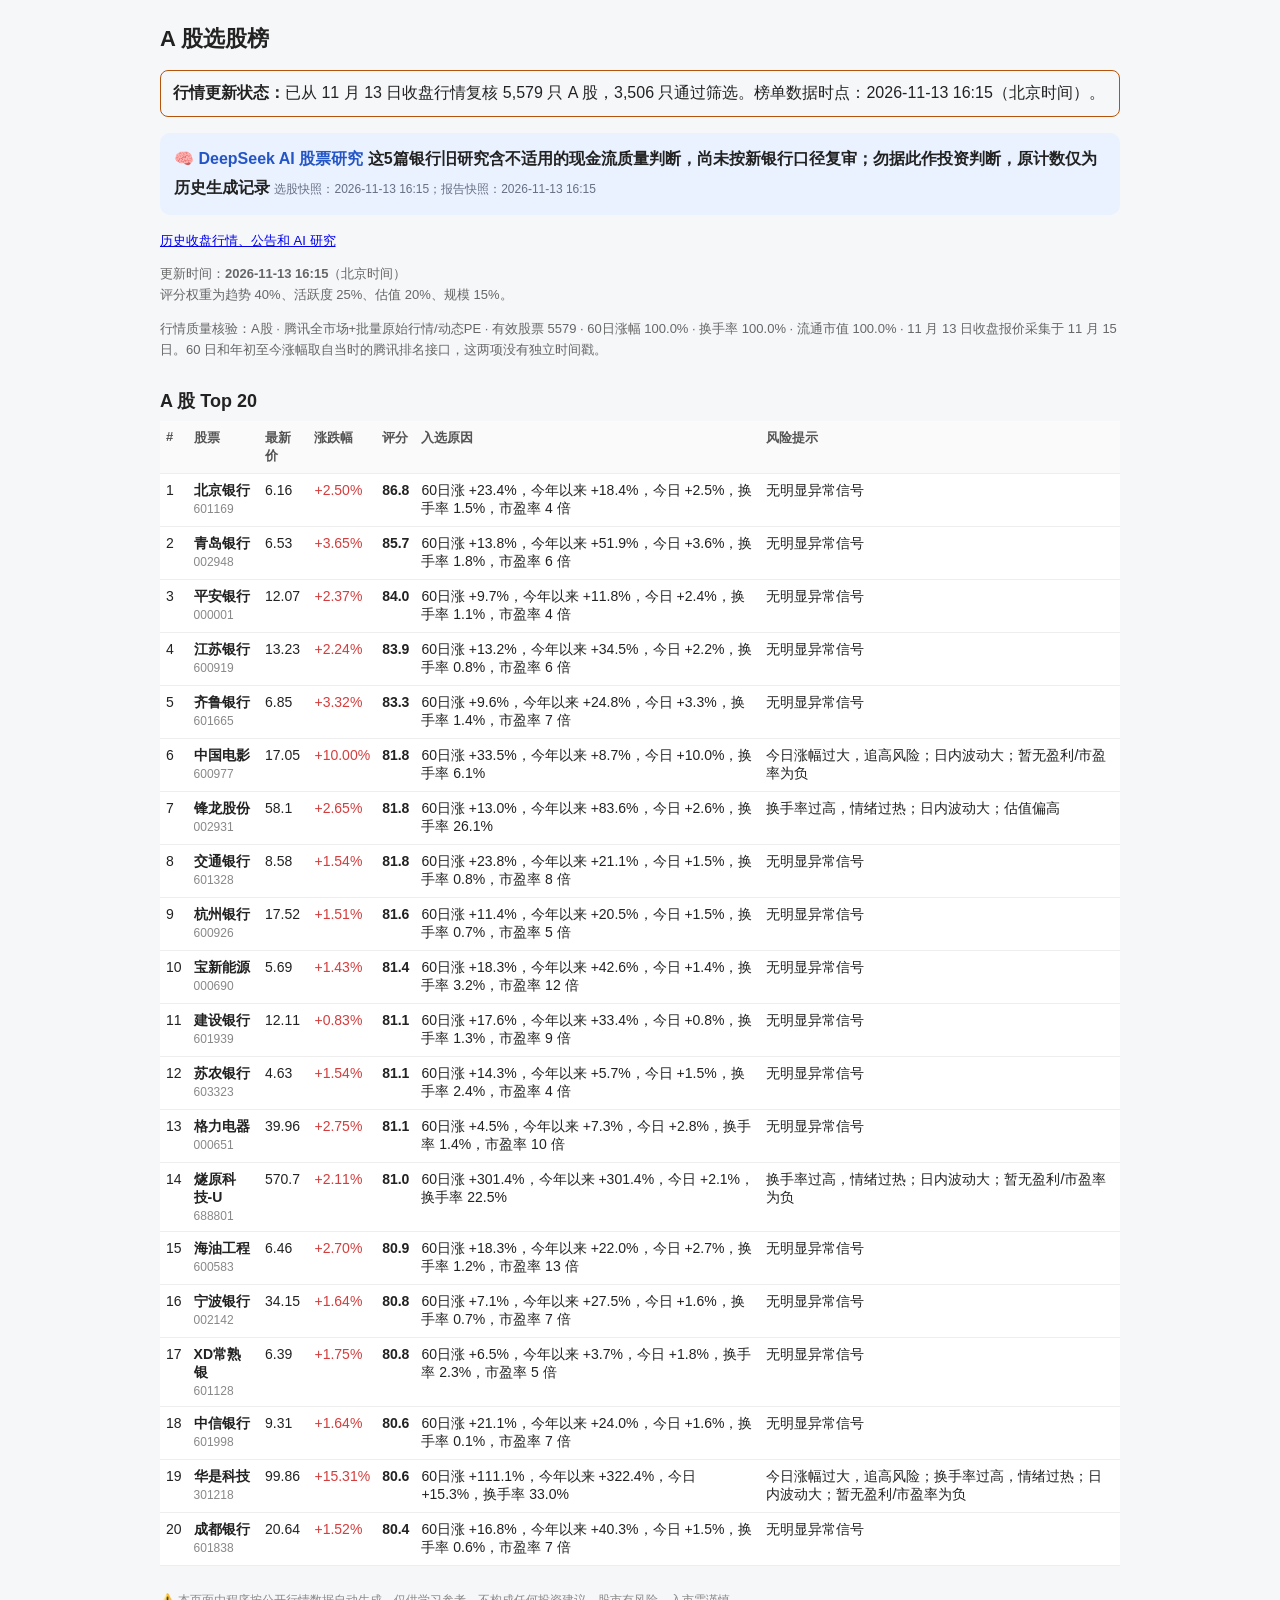
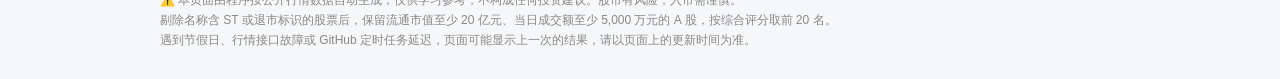
==== commit fa32234c: "Flag existing bank research as unreviewed without changing its archived evidence" ====
--- a/docs/index.html
+++ b/docs/index.html
@@ -22,7 +22,7 @@
 </head>
 <body><div class="wrap">
 <h1>A 股选股榜</h1><p class="market-publication-alert" data-market-state="updated" style="border:1px solid #b45309;padding:12px;border-radius:8px"><b>行情更新状态：</b>已从 11 月 13 日收盘行情复核 5,579 只 A 股，3,506 只通过筛选。榜单数据时点：2026-11-13 16:15（北京时间）。</p>
-<p class="ai-nav" data-report-state="limited"><a href="./ai.html">🧠 DeepSeek AI 股票研究</a> <strong>本期有5/5只显示条件性研究，缺少可逐字核对的官方原文主张</strong> <span>选股快照：2026-11-13 16:15；报告快照：2026-11-13 16:15</span></p>
+<p class="ai-nav" data-report-state="review-required"><a href="./ai.html">🧠 DeepSeek AI 股票研究</a> <strong>这5篇银行旧研究含不适用的现金流质量判断，尚未按新银行口径复审；勿据此作投资判断，原计数仅为历史生成记录</strong> <span>选股快照：2026-11-13 16:15；报告快照：2026-11-13 16:15</span></p>
 <p class="sub"><a href="./history/">历史收盘行情、公告和 AI 研究</a></p>
 <p class="sub">更新时间：<b>2026-11-13 16:15</b>（北京时间）<br>
 评分权重为趋势 40%、活跃度 25%、估值 20%、规模 15%。</p>
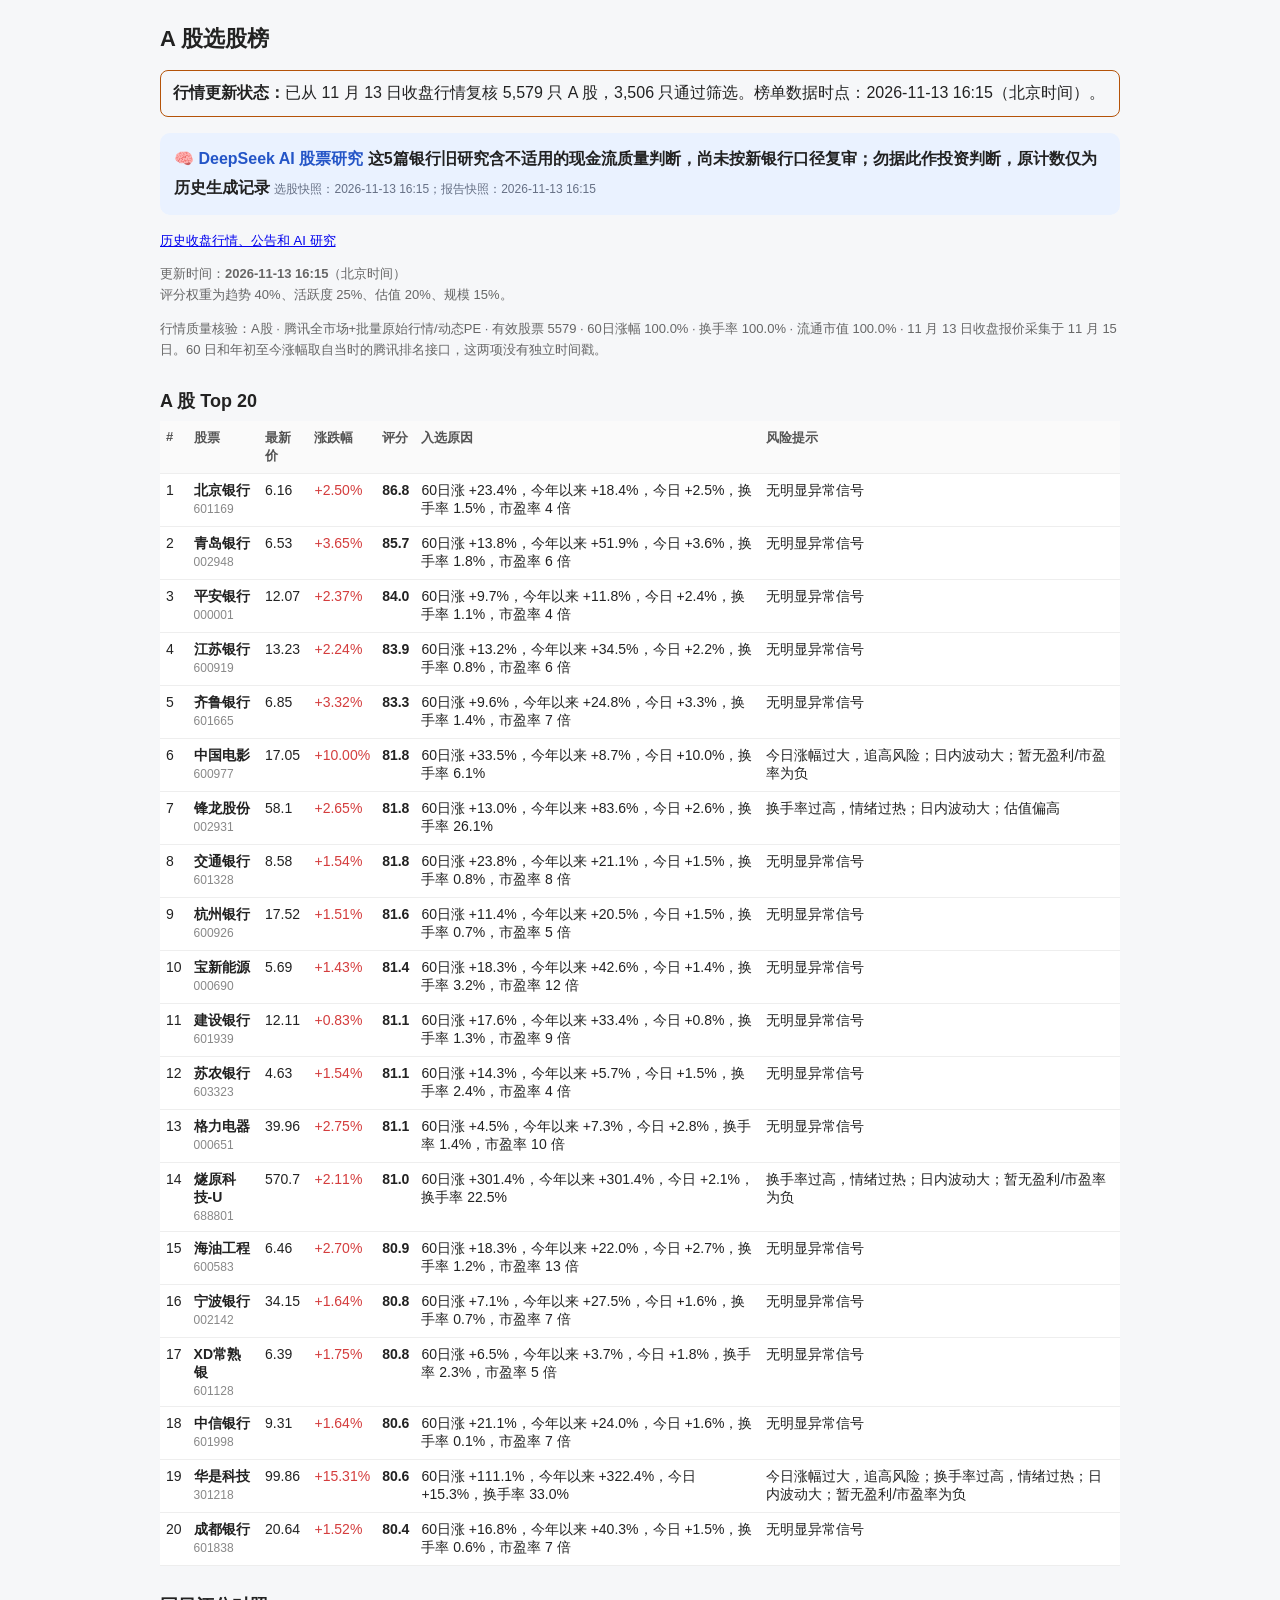
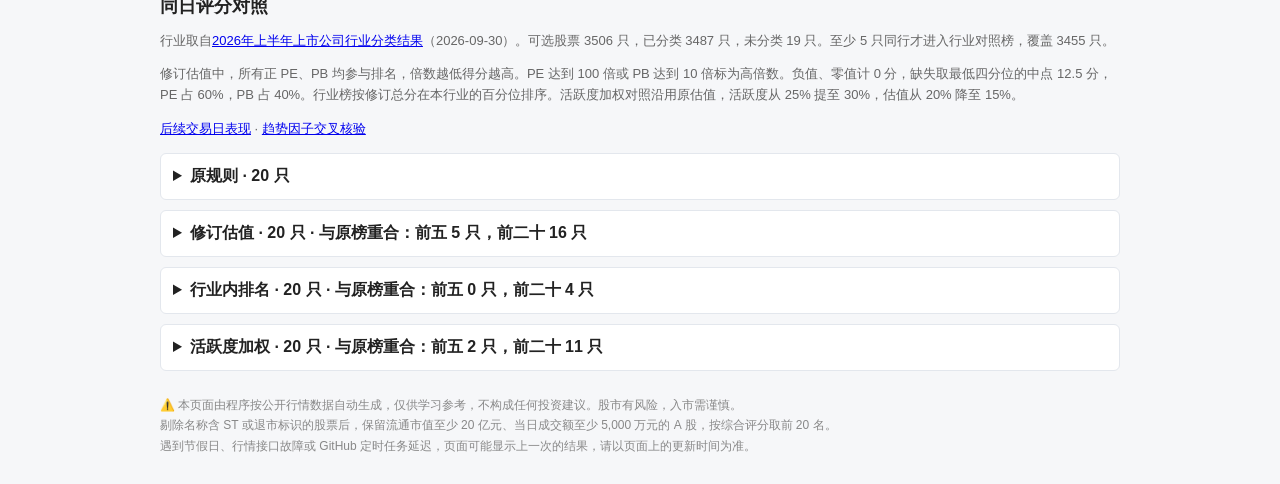
==== commit da24414d: "Archive A-share factor comparisons, verify trend data and replay the paid research under merged bank" ====
--- a/docs/index.html
+++ b/docs/index.html
@@ -18,6 +18,8 @@
 .note{font-size:12px;color:#888;line-height:1.7;margin-top:24px}
 .ai-nav{background:#eaf2ff;border-radius:10px;padding:12px 14px;line-height:1.8}.ai-nav a{font-weight:700;color:#2455c7;text-decoration:none}.ai-nav span{color:#667085;font-size:12px}
 .tag{display:inline-block;background:#eef3ff;color:#2b5fd9;border-radius:4px;padding:1px 6px;font-size:12px}
+details{margin:10px 0;background:#fff;padding:12px;border:1px solid #e3e7ed;border-radius:6px}
+summary{cursor:pointer;font-weight:600}.comparison-scroll{overflow-x:auto}.comparison{min-width:480px}
 </style>
 </head>
 <body><div class="wrap">
@@ -48,7 +50,98 @@
 <tr><td>18</td><td><b>中信银行</b><br><span style='color:#888;font-size:12px'>601998</span></td><td>9.31</td><td class='up'>+1.64%</td><td class='score'>80.6</td><td>60日涨 +21.1%，今年以来 +24.0%，今日 +1.6%，换手率 0.1%，市盈率 7 倍</td><td>无明显异常信号</td></tr>
 <tr><td>19</td><td><b>华是科技</b><br><span style='color:#888;font-size:12px'>301218</span></td><td>99.86</td><td class='up'>+15.31%</td><td class='score'>80.6</td><td>60日涨 +111.1%，今年以来 +322.4%，今日 +15.3%，换手率 33.0%</td><td>今日涨幅过大，追高风险；换手率过高，情绪过热；日内波动大；暂无盈利/市盈率为负</td></tr>
 <tr><td>20</td><td><b>成都银行</b><br><span style='color:#888;font-size:12px'>601838</span></td><td>20.64</td><td class='up'>+1.52%</td><td class='score'>80.4</td><td>60日涨 +16.8%，今年以来 +40.3%，今日 +1.5%，换手率 0.6%，市盈率 7 倍</td><td>无明显异常信号</td></tr>
-</table>
+</table><h2>同日评分对照</h2>
+<p class="sub">行业取自<a href="https://sp.capco.org.cn:82/file/202609/gwfile/2026shangbangupiaodaima.pdf">2026年上半年上市公司行业分类结果</a>（2026-09-30）。可选股票 3506 只，已分类 3487 只，未分类 19 只。至少 5 只同行才进入行业对照榜，覆盖 3455 只。</p>
+<p class="sub">修订估值中，所有正 PE、PB 均参与排名，倍数越低得分越高。PE 达到 100 倍或 PB 达到 10 倍标为高倍数。负值、零值计 0 分，缺失取最低四分位的中点 12.5 分，PE 占 60%，PB 占 40%。行业榜按修订总分在本行业的百分位排序。活跃度加权对照沿用原估值，活跃度从 25% 提至 30%，估值从 20% 降至 15%。</p>
+<p class="sub"><a href="./history/performance.html">后续交易日表现</a> · <a href="./history/2026-11-13/trend-audit.html">趋势因子交叉核验</a></p>
+<details><summary>原规则 · 20 只</summary><p class="sub">行业分布：货币金融服务 13、广播、电视、电影和录音制作业 1、专用设备制造业 1、电力、热力生产和供应业 1、电气机械和器材制造业 1、未分类 1、开采专业及辅助性活动 1、软件和信息技术服务业 1。</p><div class="comparison-scroll"><table class="comparison"><tr><th>名次 / 股票</th><th>全市场名次<br>原 → 修订</th><th>行业 / 同行名次</th><th>动态 PE / PB</th><th>估值分<br>原 → 修订</th><th>榜单得分</th></tr>
+<tr><td>1. 北京银行<br>601169</td><td>1 → 1</td><td>货币金融服务<br>1/45</td><td>PE 4.37 · 正倍数<br>PB 0.45 · 正倍数</td><td>99.4 → 99.5</td><td>86.8</td></tr>
+<tr><td>2. 青岛银行<br>002948</td><td>2 → 2</td><td>货币金融服务<br>2/45</td><td>PE 6.17 · 正倍数<br>PB 0.86 · 正倍数</td><td>96.0 → 96.4</td><td>85.7</td></tr>
+<tr><td>3. 平安银行<br>000001</td><td>3 → 3</td><td>货币金融服务<br>3/45</td><td>PE 4.48 · 正倍数<br>PB 0.49 · 正倍数</td><td>99.1 → 99.2</td><td>84.0</td></tr>
+<tr><td>4. 江苏银行<br>600919</td><td>4 → 4</td><td>货币金融服务<br>4/45</td><td>PE 5.5 · 正倍数<br>PB 0.86 · 正倍数</td><td>96.4 → 96.8</td><td>83.9</td></tr>
+<tr><td>5. 齐鲁银行<br>601665</td><td>5 → 5</td><td>货币金融服务<br>5/45</td><td>PE 7.09 · 正倍数<br>PB 0.79 · 正倍数</td><td>95.8 → 96.4</td><td>83.3</td></tr>
+<tr><td>6. 中国电影<br>600977</td><td>6 → 57</td><td>广播、电视、电影和录音制作业<br>1/18</td><td>PE -632.08 · 亏损<br>PB 2.89 · 正倍数</td><td>47.1 → 18.5</td><td>81.8</td></tr>
+<tr><td>7. 锋龙股份<br>002931</td><td>7 → 115</td><td>专用设备制造业<br>2/219</td><td>PE 513.97 · 高倍数（参与排名）<br>PB 12.37 · 高倍数（参与排名）</td><td>50.0 → 4.5</td><td>81.8</td></tr>
+<tr><td>8. 交通银行<br>601328</td><td>8 → 6</td><td>货币金融服务<br>6/45</td><td>PE 7.66 · 正倍数<br>PB 0.64 · 正倍数</td><td>96.2 → 96.8</td><td>81.8</td></tr>
+<tr><td>9. 杭州银行<br>600926</td><td>9 → 8</td><td>货币金融服务<br>7/45</td><td>PE 5.46 · 正倍数<br>PB 0.88 · 正倍数</td><td>96.3 → 96.6</td><td>81.6</td></tr>
+<tr><td>10. 宝新能源<br>000690</td><td>10 → 7</td><td>电力、热力生产和供应业<br>1/80</td><td>PE 12.27 · 正倍数<br>PB 0.95 · 正倍数</td><td>87.2 → 89.3</td><td>81.4</td></tr>
+<tr><td>11. 建设银行<br>601939</td><td>11 → 12</td><td>货币金融服务<br>8/45</td><td>PE 8.66 · 正倍数<br>PB 0.86 · 正倍数</td><td>93.9 → 94.8</td><td>81.1</td></tr>
+<tr><td>12. 苏农银行<br>603323</td><td>12 → 13</td><td>货币金融服务<br>9/45</td><td>PE 4.42 · 正倍数<br>PB 0.51 · 正倍数</td><td>99.1 → 99.2</td><td>81.1</td></tr>
+<tr><td>13. 格力电器<br>000651</td><td>13 → 10</td><td>电气机械和器材制造业<br>1/227</td><td>PE 9.72 · 正倍数<br>PB 1.49 · 正倍数</td><td>86.1 → 87.6</td><td>81.1</td></tr>
+<tr><td>14. 燧原科技-U<br>688801</td><td>14 → 153</td><td>未分类<br>—</td><td>PE -244.3 · 亏损<br>PB 29.17 · 高倍数（参与排名）</td><td>50.0 → 0.5</td><td>81.0</td></tr>
+<tr><td>15. 海油工程<br>600583</td><td>15 → 11</td><td>开采专业及辅助性活动<br>1/9</td><td>PE 12.75 · 正倍数<br>PB 0.97 · 正倍数</td><td>86.1 → 88.4</td><td>80.9</td></tr>
+<tr><td>16. 宁波银行<br>002142</td><td>16 → 14</td><td>货币金融服务<br>10/45</td><td>PE 6.73 · 正倍数<br>PB 0.92 · 正倍数</td><td>94.8 → 95.4</td><td>80.8</td></tr>
+<tr><td>17. XD常熟银<br>601128</td><td>17 → 15</td><td>货币金融服务<br>11/45</td><td>PE 4.82 · 正倍数<br>PB 0.7 · 正倍数</td><td>98.1 → 98.3</td><td>80.8</td></tr>
+<tr><td>18. 中信银行<br>601998</td><td>18 → 16</td><td>货币金融服务<br>12/45</td><td>PE 7.03 · 正倍数<br>PB 0.68 · 正倍数</td><td>96.4 → 97.0</td><td>80.6</td></tr>
+<tr><td>19. 华是科技<br>301218</td><td>19 → 158</td><td>软件和信息技术服务业<br>2/236</td><td>PE -95.5 · 亏损<br>PB 12.83 · 高倍数（参与排名）</td><td>50.0 → 1.6</td><td>80.6</td></tr>
+<tr><td>20. 成都银行<br>601838</td><td>20 → 17</td><td>货币金融服务<br>13/45</td><td>PE 6.62 · 正倍数<br>PB 0.94 · 正倍数</td><td>94.7 → 95.3</td><td>80.4</td></tr>
+</table></div></details>
+<details><summary>修订估值 · 20 只 · 与原榜重合：前五 5 只，前二十 16 只</summary><p class="sub">行业分布：货币金融服务 14、电气机械和器材制造业 2、电力、热力生产和供应业 1、汽车制造业 1、开采专业及辅助性活动 1、电信、广播电视和卫星传输服务 1。</p><div class="comparison-scroll"><table class="comparison"><tr><th>名次 / 股票</th><th>全市场名次<br>原 → 修订</th><th>行业 / 同行名次</th><th>动态 PE / PB</th><th>估值分<br>原 → 修订</th><th>榜单得分</th></tr>
+<tr><td>1. 北京银行<br>601169</td><td>1 → 1</td><td>货币金融服务<br>1/45</td><td>PE 4.37 · 正倍数<br>PB 0.45 · 正倍数</td><td>99.4 → 99.5</td><td>86.8</td></tr>
+<tr><td>2. 青岛银行<br>002948</td><td>2 → 2</td><td>货币金融服务<br>2/45</td><td>PE 6.17 · 正倍数<br>PB 0.86 · 正倍数</td><td>96.0 → 96.4</td><td>85.8</td></tr>
+<tr><td>3. 平安银行<br>000001</td><td>3 → 3</td><td>货币金融服务<br>3/45</td><td>PE 4.48 · 正倍数<br>PB 0.49 · 正倍数</td><td>99.1 → 99.2</td><td>84.0</td></tr>
+<tr><td>4. 江苏银行<br>600919</td><td>4 → 4</td><td>货币金融服务<br>4/45</td><td>PE 5.5 · 正倍数<br>PB 0.86 · 正倍数</td><td>96.4 → 96.8</td><td>84.0</td></tr>
+<tr><td>5. 齐鲁银行<br>601665</td><td>5 → 5</td><td>货币金融服务<br>5/45</td><td>PE 7.09 · 正倍数<br>PB 0.79 · 正倍数</td><td>95.8 → 96.4</td><td>83.4</td></tr>
+<tr><td>6. 交通银行<br>601328</td><td>8 → 6</td><td>货币金融服务<br>6/45</td><td>PE 7.66 · 正倍数<br>PB 0.64 · 正倍数</td><td>96.2 → 96.8</td><td>81.9</td></tr>
+<tr><td>7. 宝新能源<br>000690</td><td>10 → 7</td><td>电力、热力生产和供应业<br>1/80</td><td>PE 12.27 · 正倍数<br>PB 0.95 · 正倍数</td><td>87.2 → 89.3</td><td>81.8</td></tr>
+<tr><td>8. 杭州银行<br>600926</td><td>9 → 8</td><td>货币金融服务<br>7/45</td><td>PE 5.46 · 正倍数<br>PB 0.88 · 正倍数</td><td>96.3 → 96.6</td><td>81.7</td></tr>
+<tr><td>9. 模塑科技<br>000700</td><td>21 → 9</td><td>汽车制造业<br>1/138</td><td>PE 24.6 · 正倍数<br>PB 3.73 · 正倍数</td><td>43.1 → 50.6</td><td>81.7</td></tr>
+<tr><td>10. 格力电器<br>000651</td><td>13 → 10</td><td>电气机械和器材制造业<br>1/227</td><td>PE 9.72 · 正倍数<br>PB 1.49 · 正倍数</td><td>86.1 → 87.6</td><td>81.4</td></tr>
+<tr><td>11. 海油工程<br>600583</td><td>15 → 11</td><td>开采专业及辅助性活动<br>1/9</td><td>PE 12.75 · 正倍数<br>PB 0.97 · 正倍数</td><td>86.1 → 88.4</td><td>81.4</td></tr>
+<tr><td>12. 建设银行<br>601939</td><td>11 → 12</td><td>货币金融服务<br>8/45</td><td>PE 8.66 · 正倍数<br>PB 0.86 · 正倍数</td><td>93.9 → 94.8</td><td>81.3</td></tr>
+<tr><td>13. 苏农银行<br>603323</td><td>12 → 13</td><td>货币金融服务<br>9/45</td><td>PE 4.42 · 正倍数<br>PB 0.51 · 正倍数</td><td>99.1 → 99.2</td><td>81.1</td></tr>
+<tr><td>14. 宁波银行<br>002142</td><td>16 → 14</td><td>货币金融服务<br>10/45</td><td>PE 6.73 · 正倍数<br>PB 0.92 · 正倍数</td><td>94.8 → 95.4</td><td>80.9</td></tr>
+<tr><td>15. XD常熟银<br>601128</td><td>17 → 15</td><td>货币金融服务<br>11/45</td><td>PE 4.82 · 正倍数<br>PB 0.7 · 正倍数</td><td>98.1 → 98.3</td><td>80.9</td></tr>
+<tr><td>16. 中信银行<br>601998</td><td>18 → 16</td><td>货币金融服务<br>12/45</td><td>PE 7.03 · 正倍数<br>PB 0.68 · 正倍数</td><td>96.4 → 97.0</td><td>80.8</td></tr>
+<tr><td>17. 成都银行<br>601838</td><td>20 → 17</td><td>货币金融服务<br>13/45</td><td>PE 6.62 · 正倍数<br>PB 0.94 · 正倍数</td><td>94.7 → 95.3</td><td>80.5</td></tr>
+<tr><td>18. 中国银行<br>601988</td><td>22 → 18</td><td>货币金融服务<br>14/45</td><td>PE 9.25 · 正倍数<br>PB 0.83 · 正倍数</td><td>93.6 → 94.6</td><td>80.2</td></tr>
+<tr><td>19. 中国移动<br>600941</td><td>24 → 19</td><td>电信、广播电视和卫星传输服务<br>1/19</td><td>PE 15.55 · 正倍数<br>PB 1.58 · 正倍数</td><td>75.0 → 78.6</td><td>80.2</td></tr>
+<tr><td>20. 日出东方<br>603366</td><td>52 → 20</td><td>电气机械和器材制造业<br>2/227</td><td>PE 99.8 · 正倍数<br>PB 2.59 · 正倍数</td><td>19.5 → 32.9</td><td>79.9</td></tr>
+</table></div></details>
+<details><summary>行业内排名 · 20 只 · 与原榜重合：前五 0 只，前二十 4 只</summary><p class="sub">行业分布：计算机、通信和其他电子设备制造业 4、软件和信息技术服务业 2、电气机械和器材制造业 2、专用设备制造业 2、医药制造业 2、化学原料和化学制品制造业 1、通用设备制造业 1、汽车制造业 1、电力、热力生产和供应业 1、非金属矿物制品业 1、有色金属冶炼和压延加工业 1、橡胶和塑料制品业 1、零售业 1。</p><div class="comparison-scroll"><table class="comparison"><tr><th>名次 / 股票</th><th>全市场名次<br>原 → 修订</th><th>行业 / 同行名次</th><th>动态 PE / PB</th><th>估值分<br>原 → 修订</th><th>榜单得分</th></tr>
+<tr><td>1. TCL科技<br>000100</td><td>132 → 106</td><td>计算机、通信和其他电子设备制造业<br>1/543</td><td>PE 14.66 · 正倍数<br>PB 1.47 · 正倍数</td><td>77.8 → 81.0</td><td>99.9</td></tr>
+<tr><td>2. 乐鑫科技<br>688018</td><td>235 → 150</td><td>软件和信息技术服务业<br>1/236</td><td>PE 51.19 · 正倍数<br>PB 8.15 · 正倍数</td><td>13.5 → 25.5</td><td>99.8</td></tr>
+<tr><td>3. 格力电器<br>000651</td><td>13 → 10</td><td>电气机械和器材制造业<br>1/227</td><td>PE 9.72 · 正倍数<br>PB 1.49 · 正倍数</td><td>86.1 → 87.6</td><td>99.8</td></tr>
+<tr><td>4. 金辰股份<br>603396</td><td>152 → 88</td><td>专用设备制造业<br>1/219</td><td>PE 80.12 · 正倍数<br>PB 1.87 · 正倍数</td><td>29.9 → 42.2</td><td>99.8</td></tr>
+<tr><td>5. 羚锐制药<br>600285</td><td>112 → 84</td><td>医药制造业<br>1/201</td><td>PE 13.47 · 正倍数<br>PB 3.73 · 正倍数</td><td>59.8 → 63.9</td><td>99.8</td></tr>
+<tr><td>6. 新洋丰<br>000902</td><td>95 → 78</td><td>化学原料和化学制品制造业<br>1/191</td><td>PE 10.07 · 正倍数<br>PB 1.44 · 正倍数</td><td>86.1 → 87.7</td><td>99.7</td></tr>
+<tr><td>7. 海信视像<br>600060</td><td>151 → 123</td><td>计算机、通信和其他电子设备制造业<br>2/543</td><td>PE 13.63 · 正倍数<br>PB 1.51 · 正倍数</td><td>78.9 → 81.9</td><td>99.7</td></tr>
+<tr><td>8. 宁波东力<br>002164</td><td>63 → 116</td><td>通用设备制造业<br>1/144</td><td>PE 116.1 · 高倍数（参与排名）<br>PB 8.04 · 正倍数</td><td>31.3 → 14.0</td><td>99.7</td></tr>
+<tr><td>9. 模塑科技<br>000700</td><td>21 → 9</td><td>汽车制造业<br>1/138</td><td>PE 24.6 · 正倍数<br>PB 3.73 · 正倍数</td><td>43.1 → 50.6</td><td>99.6</td></tr>
+<tr><td>10. 均胜电子<br>600699</td><td>236 → 180</td><td>计算机、通信和其他电子设备制造业<br>3/543</td><td>PE 26.21 · 正倍数<br>PB 1.98 · 正倍数</td><td>55.3 → 62.3</td><td>99.5</td></tr>
+<tr><td>11. 宝新能源<br>000690</td><td>10 → 7</td><td>电力、热力生产和供应业<br>1/80</td><td>PE 12.27 · 正倍数<br>PB 0.95 · 正倍数</td><td>87.2 → 89.3</td><td>99.4</td></tr>
+<tr><td>12. 华是科技<br>301218</td><td>19 → 158</td><td>软件和信息技术服务业<br>2/236</td><td>PE -95.5 · 亏损<br>PB 12.83 · 高倍数（参与排名）</td><td>50.0 → 1.6</td><td>99.4</td></tr>
+<tr><td>13. 奥士康<br>002913</td><td>264 → 184</td><td>计算机、通信和其他电子设备制造业<br>4/543</td><td>PE 32.03 · 正倍数<br>PB 4.17 · 正倍数</td><td>33.8 → 42.9</td><td>99.4</td></tr>
+<tr><td>14. 松发股份<br>603268</td><td>84 → 53</td><td>非金属矿物制品业<br>1/76</td><td>PE 19.64 · 正倍数<br>PB 7.58 · 正倍数</td><td>40.1 → 46.9</td><td>99.3</td></tr>
+<tr><td>15. 日出东方<br>603366</td><td>52 → 20</td><td>电气机械和器材制造业<br>2/227</td><td>PE 99.8 · 正倍数<br>PB 2.59 · 正倍数</td><td>19.5 → 32.9</td><td>99.3</td></tr>
+<tr><td>16. 立中集团<br>300428</td><td>366 → 313</td><td>有色金属冶炼和压延加工业<br>1/74</td><td>PE 10.96 · 正倍数<br>PB 1.44 · 正倍数</td><td>84.4 → 86.3</td><td>99.3</td></tr>
+<tr><td>17. 锋龙股份<br>002931</td><td>7 → 115</td><td>专用设备制造业<br>2/219</td><td>PE 513.97 · 高倍数（参与排名）<br>PB 12.37 · 高倍数（参与排名）</td><td>50.0 → 4.5</td><td>99.3</td></tr>
+<tr><td>18. 紫江企业<br>600210</td><td>164 → 141</td><td>橡胶和塑料制品业<br>1/71</td><td>PE 10.06 · 正倍数<br>PB 1.46 · 正倍数</td><td>85.9 → 87.5</td><td>99.3</td></tr>
+<tr><td>19. 云南白药<br>000538</td><td>127 → 95</td><td>医药制造业<br>2/201</td><td>PE 15.32 · 正倍数<br>PB 2.45 · 正倍数</td><td>66.3 → 70.4</td><td>99.3</td></tr>
+<tr><td>20. 飞亚达<br>000026</td><td>74 → 40</td><td>零售业<br>1/66</td><td>PE 50.07 · 正倍数<br>PB 2.92 · 正倍数</td><td>29.9 → 40.8</td><td>99.2</td></tr>
+</table></div></details>
+<details><summary>活跃度加权 · 20 只 · 与原榜重合：前五 2 只，前二十 11 只</summary><p class="sub">行业分布：货币金融服务 5、电气机械和器材制造业 3、广播、电视、电影和录音制作业 2、未分类 2、专用设备制造业 1、软件和信息技术服务业 1、汽车制造业 1、非金属矿物制品业 1、农副食品加工业 1、电力、热力生产和供应业 1、互联网和相关服务 1、燃气生产和供应业 1。</p><div class="comparison-scroll"><table class="comparison"><tr><th>名次 / 股票</th><th>全市场名次<br>原 → 修订</th><th>行业 / 同行名次</th><th>动态 PE / PB</th><th>估值分<br>原 → 修订</th><th>榜单得分</th></tr>
+<tr><td>1. 北京银行<br>601169</td><td>1 → 1</td><td>货币金融服务<br>1/45</td><td>PE 4.37 · 正倍数<br>PB 0.45 · 正倍数</td><td>99.4 → 99.5</td><td>85.0</td></tr>
+<tr><td>2. 青岛银行<br>002948</td><td>2 → 2</td><td>货币金融服务<br>2/45</td><td>PE 6.17 · 正倍数<br>PB 0.86 · 正倍数</td><td>96.0 → 96.4</td><td>84.3</td></tr>
+<tr><td>3. 锋龙股份<br>002931</td><td>7 → 115</td><td>专用设备制造业<br>2/219</td><td>PE 513.97 · 高倍数（参与排名）<br>PB 12.37 · 高倍数（参与排名）</td><td>50.0 → 4.5</td><td>84.3</td></tr>
+<tr><td>4. 中国电影<br>600977</td><td>6 → 57</td><td>广播、电视、电影和录音制作业<br>1/18</td><td>PE -632.08 · 亏损<br>PB 2.89 · 正倍数</td><td>47.1 → 18.5</td><td>84.0</td></tr>
+<tr><td>5. 燧原科技-U<br>688801</td><td>14 → 153</td><td>未分类<br>—</td><td>PE -244.3 · 亏损<br>PB 29.17 · 高倍数（参与排名）</td><td>50.0 → 0.5</td><td>83.0</td></tr>
+<tr><td>6. 华是科技<br>301218</td><td>19 → 158</td><td>软件和信息技术服务业<br>2/236</td><td>PE -95.5 · 亏损<br>PB 12.83 · 高倍数（参与排名）</td><td>50.0 → 1.6</td><td>82.8</td></tr>
+<tr><td>7. 模塑科技<br>000700</td><td>21 → 9</td><td>汽车制造业<br>1/138</td><td>PE 24.6 · 正倍数<br>PB 3.73 · 正倍数</td><td>43.1 → 50.6</td><td>82.6</td></tr>
+<tr><td>8. 平安银行<br>000001</td><td>3 → 3</td><td>货币金融服务<br>3/45</td><td>PE 4.48 · 正倍数<br>PB 0.49 · 正倍数</td><td>99.1 → 99.2</td><td>82.0</td></tr>
+<tr><td>9. 江苏银行<br>600919</td><td>4 → 4</td><td>货币金融服务<br>4/45</td><td>PE 5.5 · 正倍数<br>PB 0.86 · 正倍数</td><td>96.4 → 96.8</td><td>81.8</td></tr>
+<tr><td>10. 齐鲁银行<br>601665</td><td>5 → 5</td><td>货币金融服务<br>5/45</td><td>PE 7.09 · 正倍数<br>PB 0.79 · 正倍数</td><td>95.8 → 96.4</td><td>81.5</td></tr>
+<tr><td>11. 亚玛顿<br>002623</td><td>29 → 101</td><td>非金属矿物制品业<br>2/76</td><td>PE -26.28 · 亏损<br>PB 2 · 正倍数</td><td>55.1 → 26.0</td><td>81.4</td></tr>
+<tr><td>12. 日出东方<br>603366</td><td>52 → 20</td><td>电气机械和器材制造业<br>2/227</td><td>PE 99.8 · 正倍数<br>PB 2.59 · 正倍数</td><td>19.5 → 32.9</td><td>81.2</td></tr>
+<tr><td>13. 频准激光<br>688826</td><td>34 → 171</td><td>未分类<br>—</td><td>PE 168.64 · 高倍数（参与排名）<br>PB 10.84 · 高倍数（参与排名）</td><td>50.0 → 9.1</td><td>80.9</td></tr>
+<tr><td>14. 上海电影<br>601595</td><td>32 → 195</td><td>广播、电视、电影和录音制作业<br>3/18</td><td>PE 748.05 · 高倍数（参与排名）<br>PB 11.03 · 高倍数（参与排名）</td><td>50.0 → 4.0</td><td>80.7</td></tr>
+<tr><td>15. 天康生物<br>002100</td><td>30 → 103</td><td>农副食品加工业<br>2/35</td><td>PE -14.76 · 亏损<br>PB 1.84 · 正倍数</td><td>57.1 → 27.8</td><td>80.6</td></tr>
+<tr><td>16. 宝新能源<br>000690</td><td>10 → 7</td><td>电力、热力生产和供应业<br>1/80</td><td>PE 12.27 · 正倍数<br>PB 0.95 · 正倍数</td><td>87.2 → 89.3</td><td>80.4</td></tr>
+<tr><td>17. 九阳股份<br>002242</td><td>40 → 98</td><td>电气机械和器材制造业<br>5/227</td><td>PE 212.64 · 高倍数（参与排名）<br>PB 6.33 · 正倍数</td><td>33.3 → 11.3</td><td>80.4</td></tr>
+<tr><td>18. 返利科技<br>600228</td><td>44 → 237</td><td>互联网和相关服务<br>3/57</td><td>PE -94.93 · 亏损<br>PB 12.69 · 高倍数（参与排名）</td><td>50.0 → 1.6</td><td>80.2</td></tr>
+<tr><td>19. 洪通燃气<br>605169</td><td>31 → 23</td><td>燃气生产和供应业<br>1/21</td><td>PE 15.38 · 正倍数<br>PB 1.88 · 正倍数</td><td>71.9 → 75.7</td><td>80.1</td></tr>
+<tr><td>20. 格力电器<br>000651</td><td>13 → 10</td><td>电气机械和器材制造业<br>1/227</td><td>PE 9.72 · 正倍数<br>PB 1.49 · 正倍数</td><td>86.1 → 87.6</td><td>80.0</td></tr>
+</table></div></details>
 <p class="note">⚠️ 本页面由程序按公开行情数据自动生成，仅供学习参考，不构成任何投资建议。股市有风险，入市需谨慎。<br>
 剔除名称含 ST 或退市标识的股票后，保留流通市值至少 20 亿元、当日成交额至少 5,000 万元的 A 股，按综合评分取前 20 名。<br>
 遇到节假日、行情接口故障或 GitHub 定时任务延迟，页面可能显示上一次的结果，请以页面上的更新时间为准。</p>
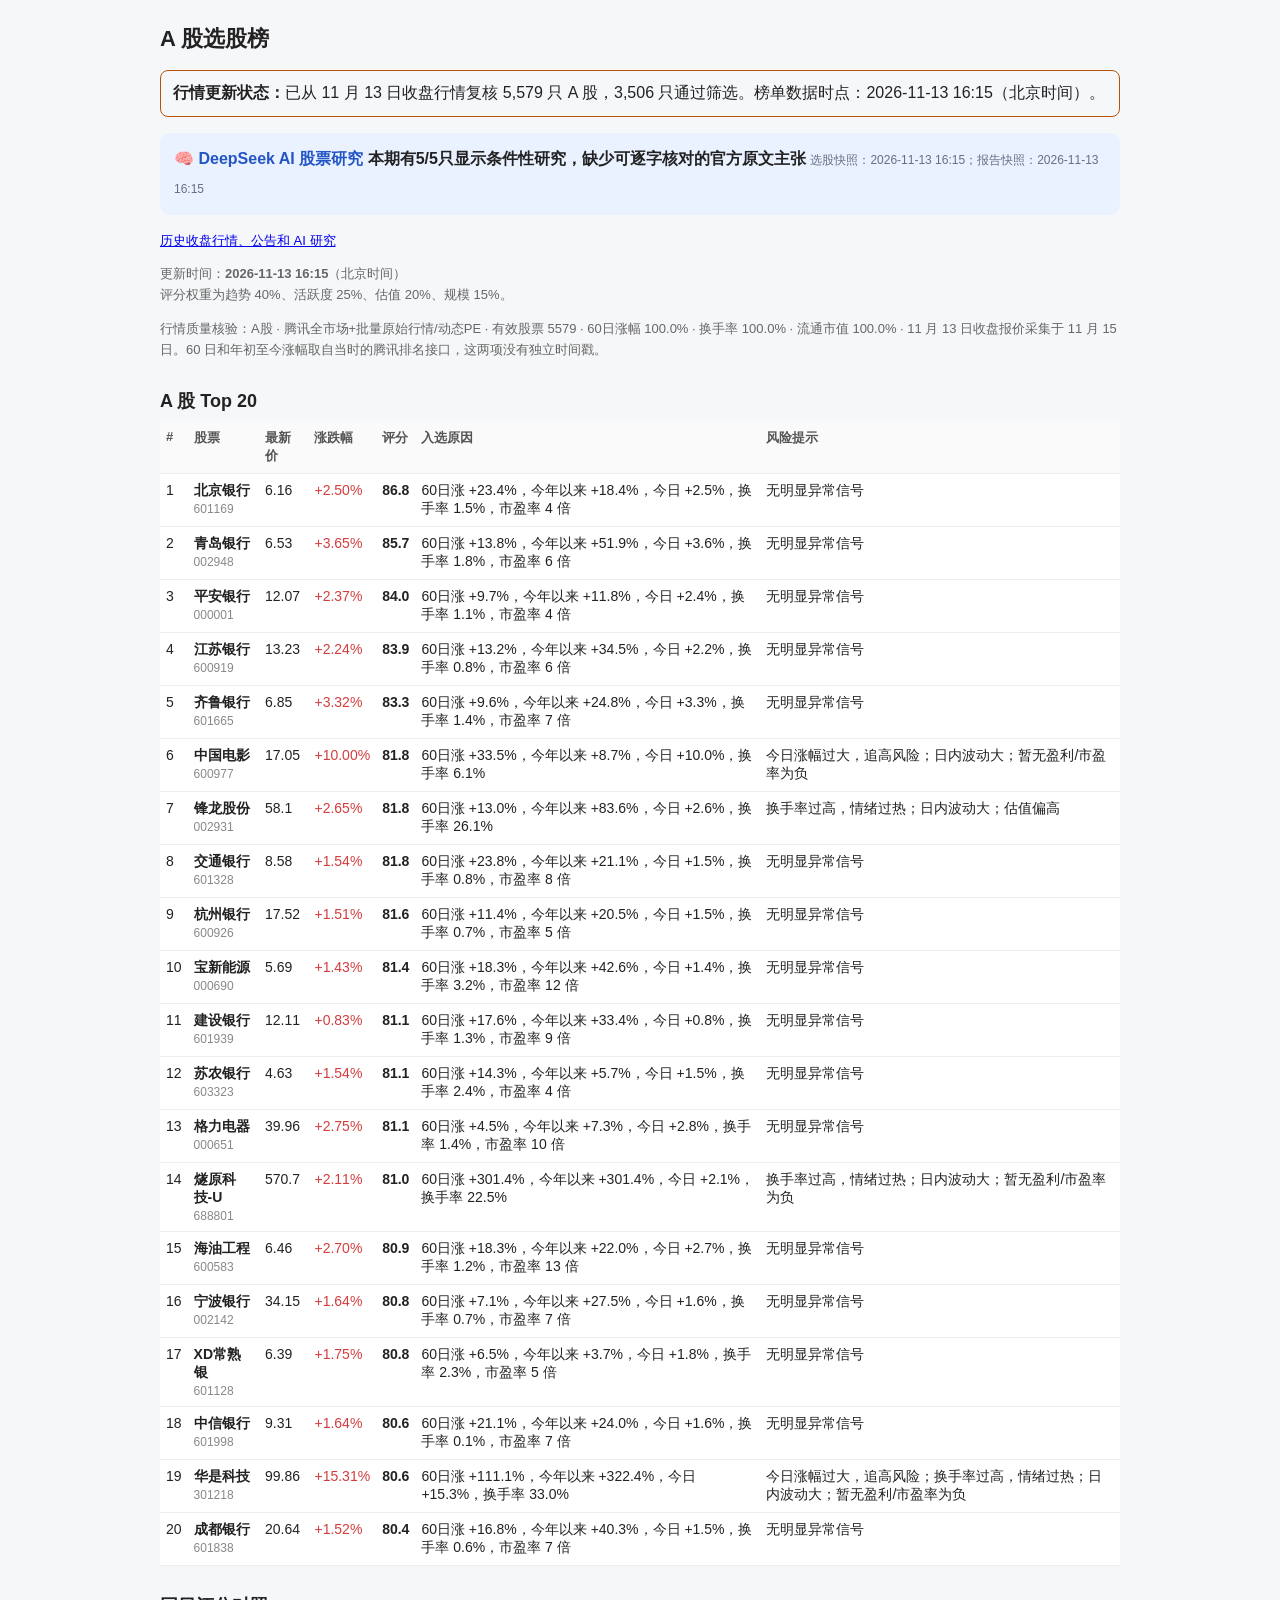
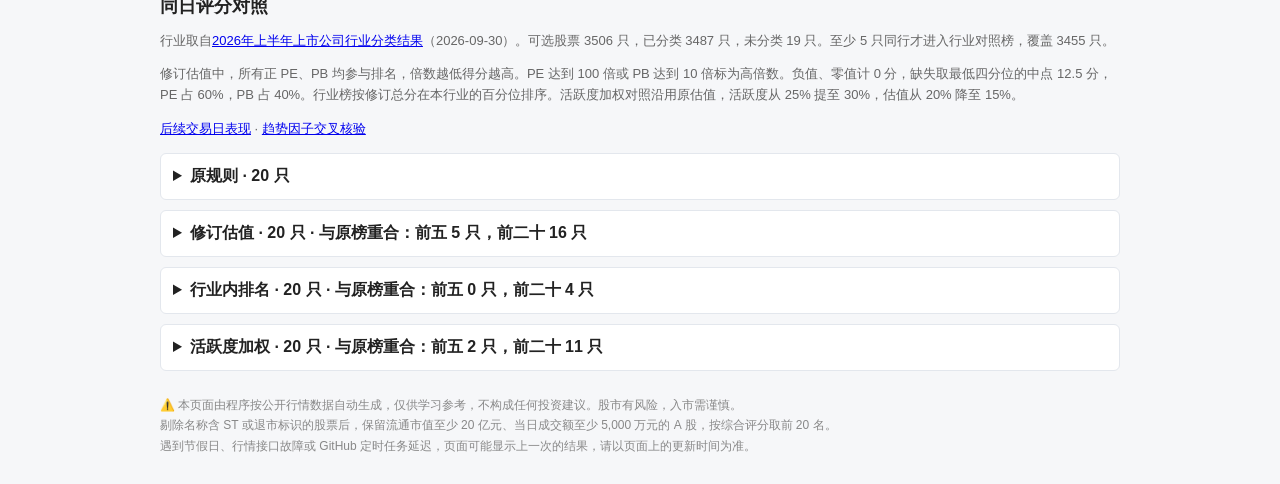
==== commit 7b3fdb7f: "Publish November 13 A-share research for the five archived selections" ====
--- a/docs/index.html
+++ b/docs/index.html
@@ -24,7 +24,7 @@
 </head>
 <body><div class="wrap">
 <h1>A 股选股榜</h1><p class="market-publication-alert" data-market-state="updated" style="border:1px solid #b45309;padding:12px;border-radius:8px"><b>行情更新状态：</b>已从 11 月 13 日收盘行情复核 5,579 只 A 股，3,506 只通过筛选。榜单数据时点：2026-11-13 16:15（北京时间）。</p>
-<p class="ai-nav" data-report-state="review-required"><a href="./ai.html">🧠 DeepSeek AI 股票研究</a> <strong>这5篇银行旧研究含不适用的现金流质量判断，尚未按新银行口径复审；勿据此作投资判断，原计数仅为历史生成记录</strong> <span>选股快照：2026-11-13 16:15；报告快照：2026-11-13 16:15</span></p>
+<p class="ai-nav" data-report-state="limited"><a href="./ai.html">🧠 DeepSeek AI 股票研究</a> <strong>本期有5/5只显示条件性研究，缺少可逐字核对的官方原文主张</strong> <span>选股快照：2026-11-13 16:15；报告快照：2026-11-13 16:15</span></p>
 <p class="sub"><a href="./history/">历史收盘行情、公告和 AI 研究</a></p>
 <p class="sub">更新时间：<b>2026-11-13 16:15</b>（北京时间）<br>
 评分权重为趋势 40%、活跃度 25%、估值 20%、规模 15%。</p>
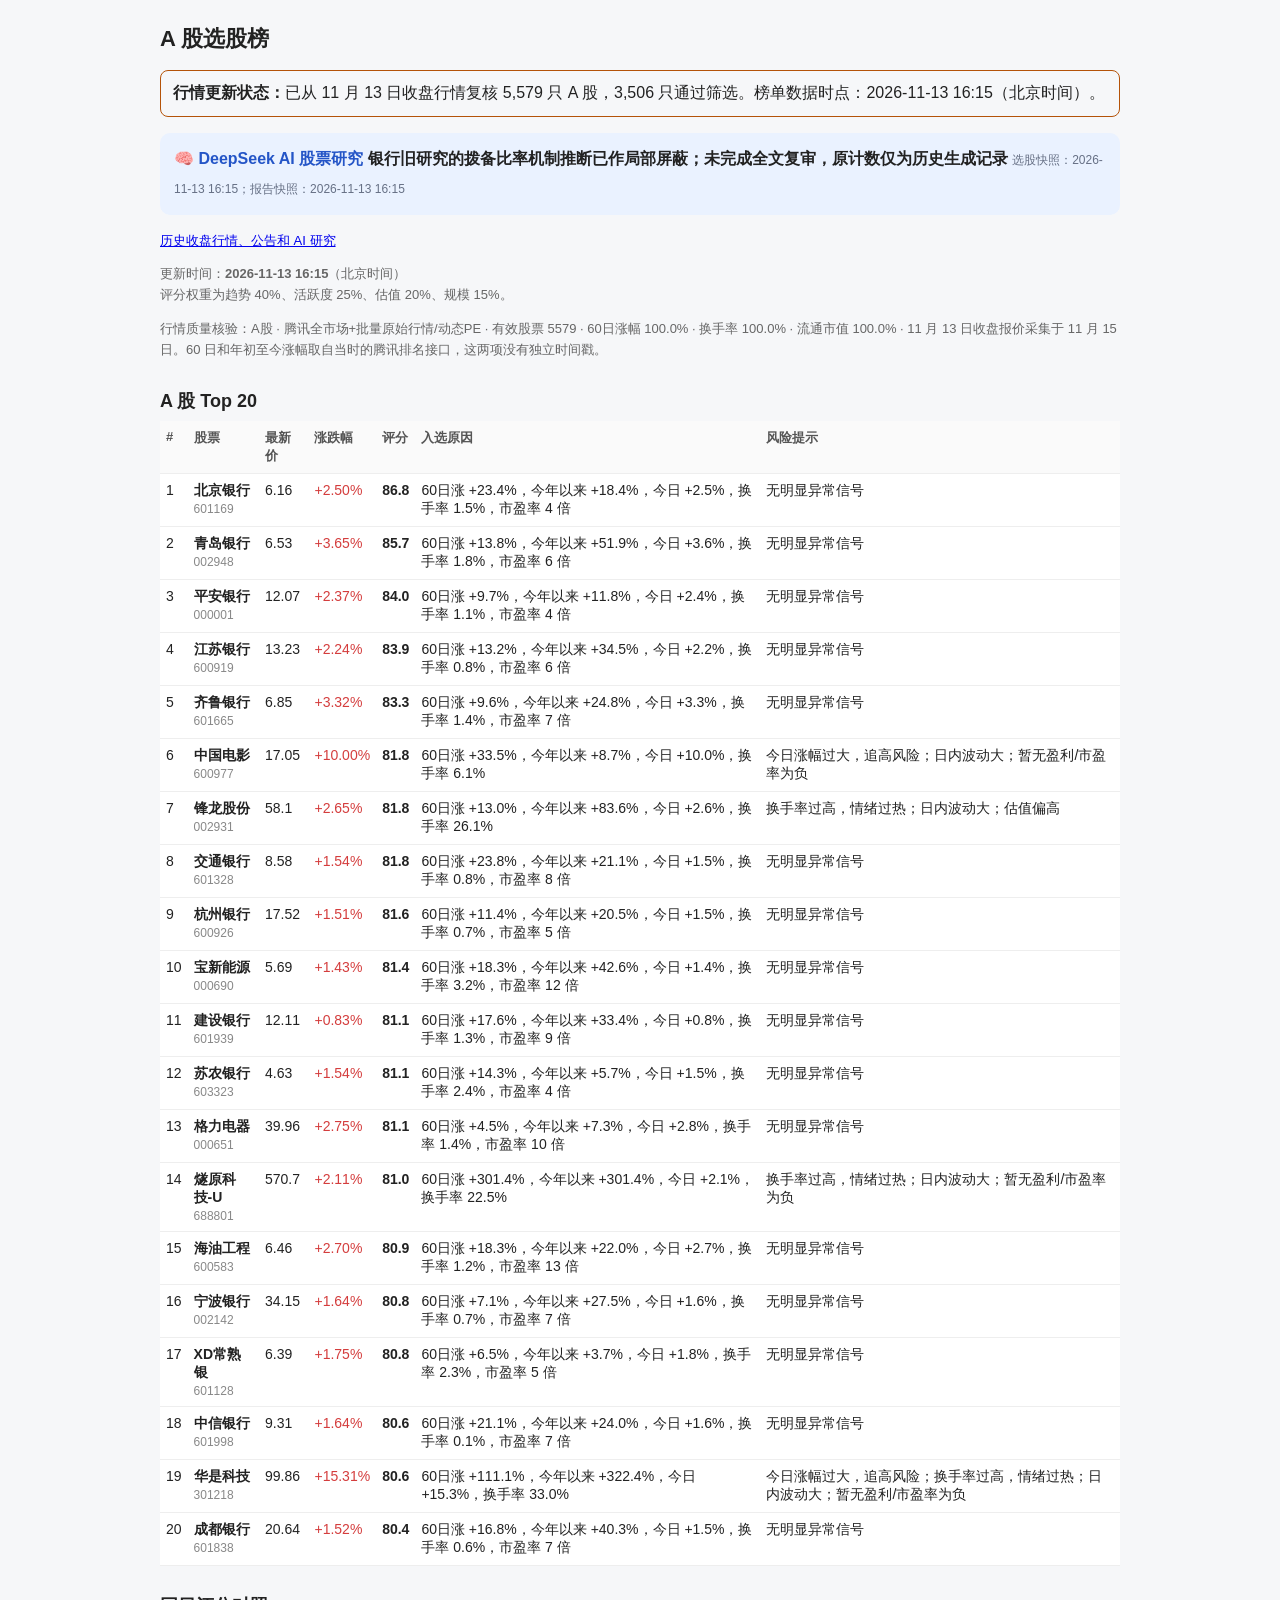
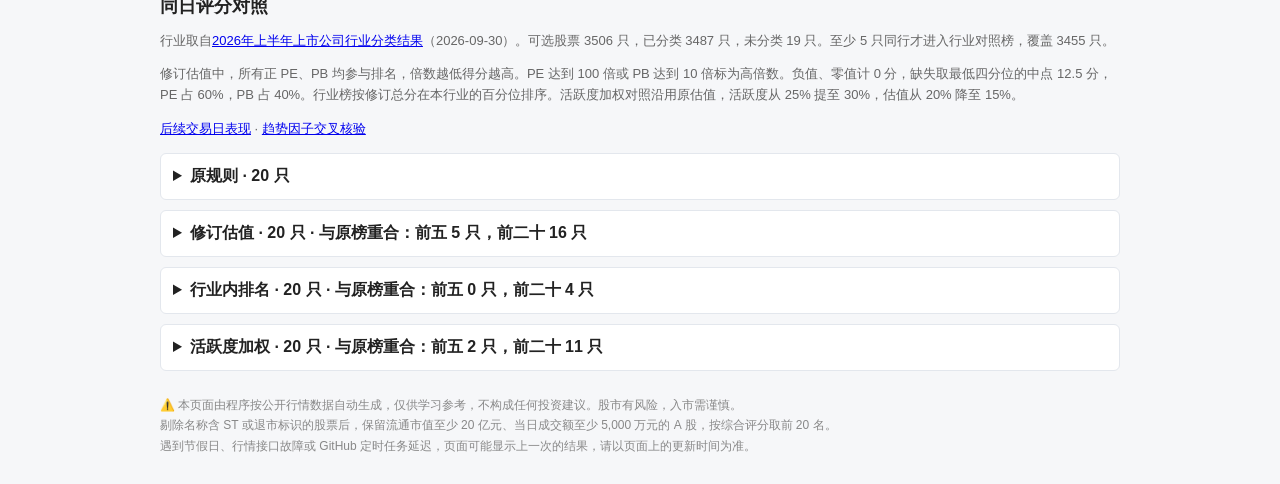
==== commit 59f8bdb9: "Constrain bank provision ratio mechanisms and mark bounded corrections to existing prose" ====
--- a/docs/index.html
+++ b/docs/index.html
@@ -24,7 +24,7 @@
 </head>
 <body><div class="wrap">
 <h1>A 股选股榜</h1><p class="market-publication-alert" data-market-state="updated" style="border:1px solid #b45309;padding:12px;border-radius:8px"><b>行情更新状态：</b>已从 11 月 13 日收盘行情复核 5,579 只 A 股，3,506 只通过筛选。榜单数据时点：2026-11-13 16:15（北京时间）。</p>
-<p class="ai-nav" data-report-state="limited"><a href="./ai.html">🧠 DeepSeek AI 股票研究</a> <strong>本期有5/5只显示条件性研究，缺少可逐字核对的官方原文主张</strong> <span>选股快照：2026-11-13 16:15；报告快照：2026-11-13 16:15</span></p>
+<p class="ai-nav" data-report-state="review-required"><a href="./ai.html">🧠 DeepSeek AI 股票研究</a> <strong>银行旧研究的拨备比率机制推断已作局部屏蔽；未完成全文复审，原计数仅为历史生成记录</strong> <span>选股快照：2026-11-13 16:15；报告快照：2026-11-13 16:15</span></p>
 <p class="sub"><a href="./history/">历史收盘行情、公告和 AI 研究</a></p>
 <p class="sub">更新时间：<b>2026-11-13 16:15</b>（北京时间）<br>
 评分权重为趋势 40%、活跃度 25%、估值 20%、规模 15%。</p>
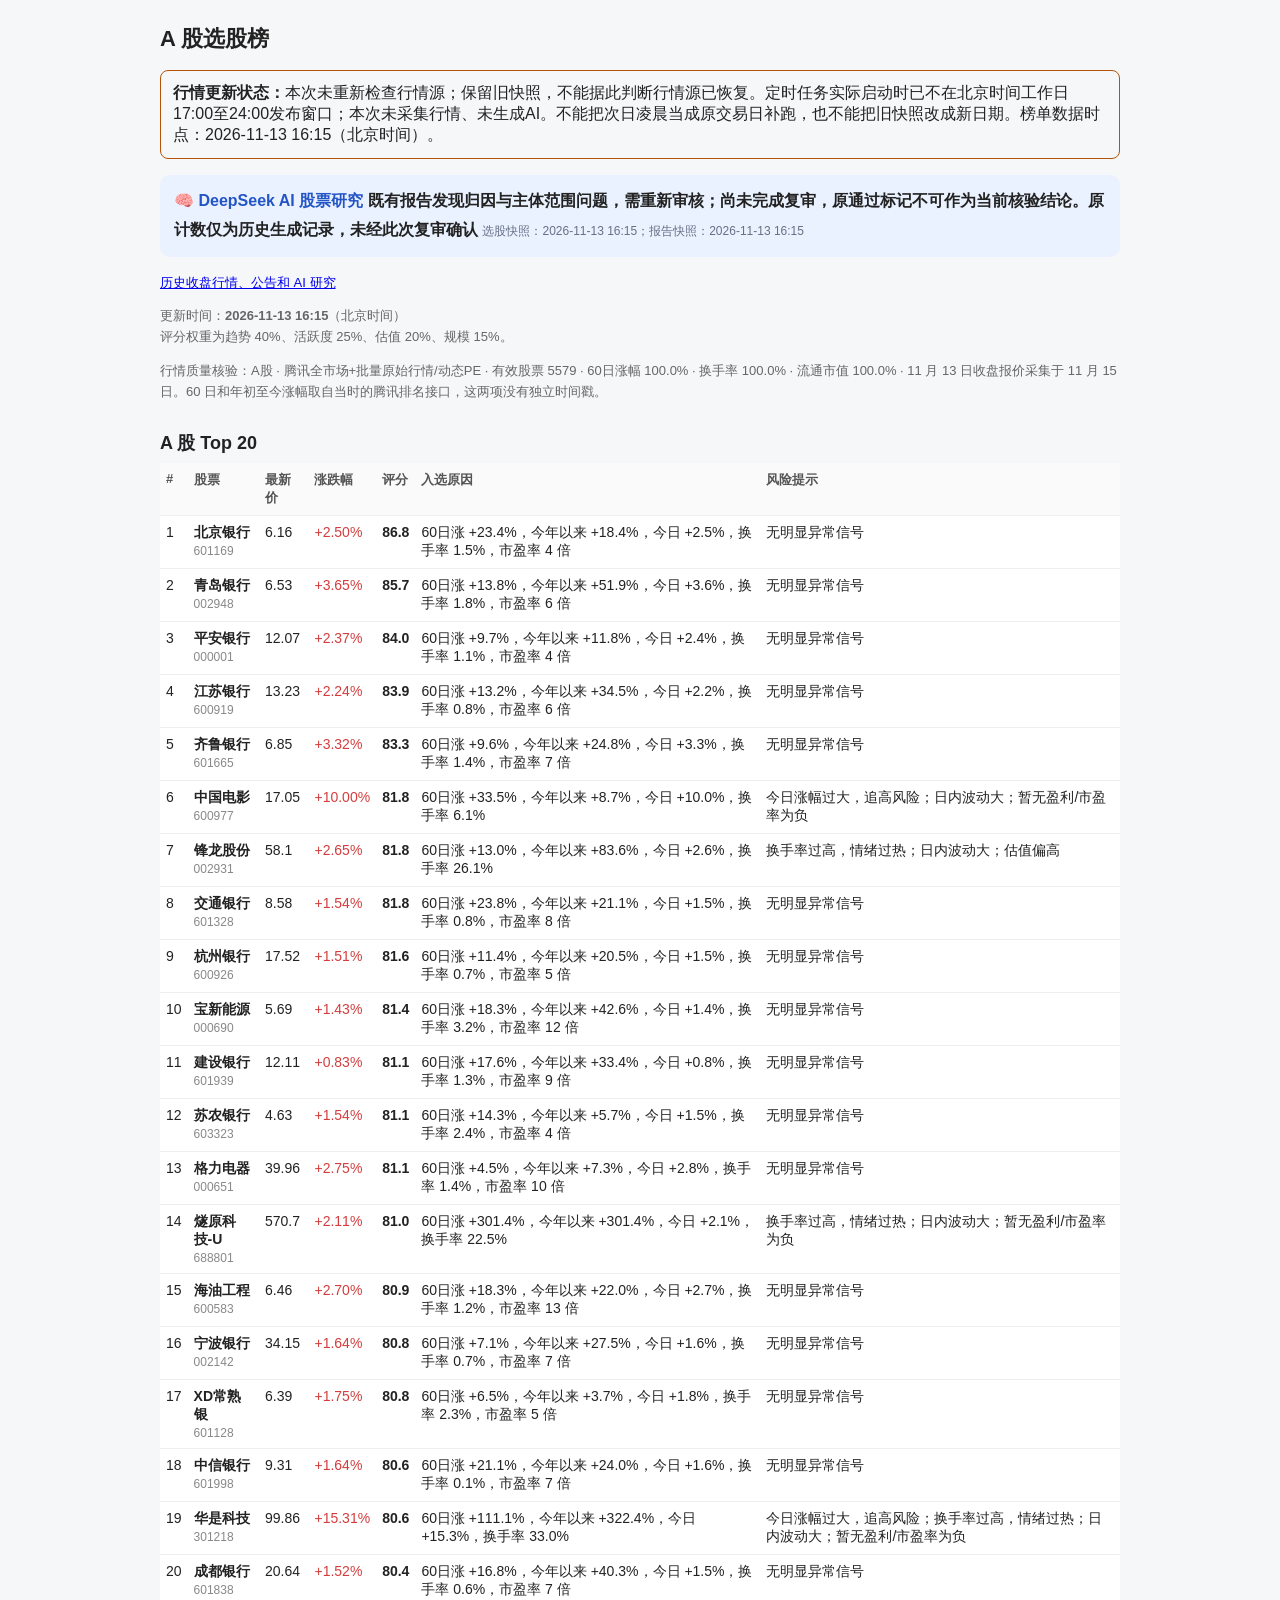
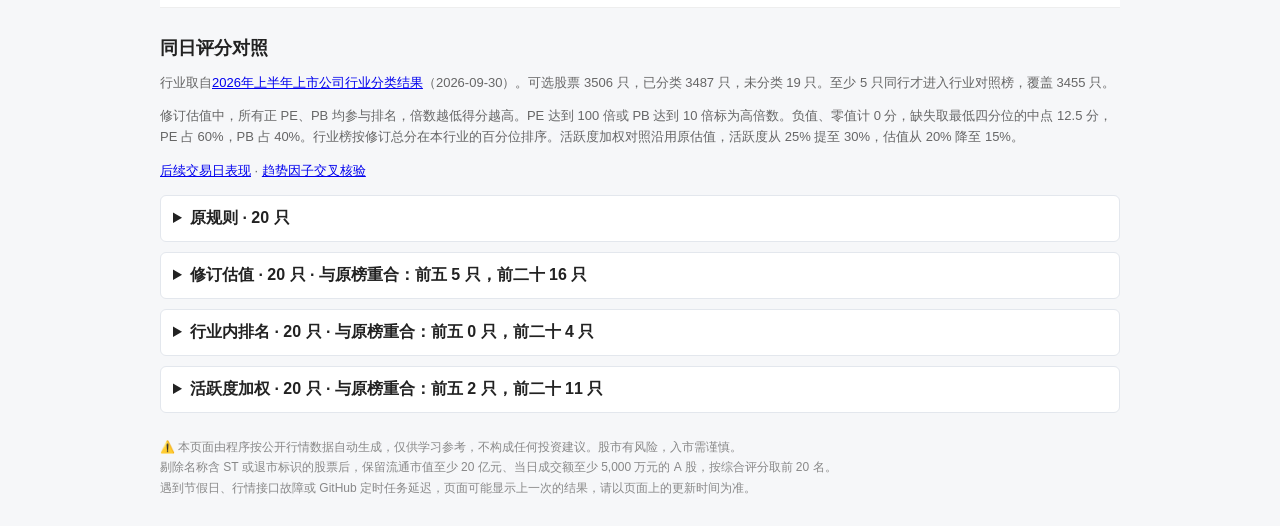
==== commit ae4f1c88: "更新选股榜 2026-11-16 19:33 UTC" ====
--- a/docs/index.html
+++ b/docs/index.html
@@ -23,8 +23,8 @@
 </style>
 </head>
 <body><div class="wrap">
-<h1>A 股选股榜</h1><p class="market-publication-alert" data-market-state="updated" style="border:1px solid #b45309;padding:12px;border-radius:8px"><b>行情更新状态：</b>已从 11 月 13 日收盘行情复核 5,579 只 A 股，3,506 只通过筛选。榜单数据时点：2026-11-13 16:15（北京时间）。</p>
-<p class="ai-nav" data-report-state="review-required"><a href="./ai.html">🧠 DeepSeek AI 股票研究</a> <strong>银行旧研究的拨备比率机制推断已作局部屏蔽；未完成全文复审，原计数仅为历史生成记录</strong> <span>选股快照：2026-11-13 16:15；报告快照：2026-11-13 16:15</span></p>
+<h1>A 股选股榜</h1><p class="market-publication-alert" data-market-state="schedule_missed_window" style="border:1px solid #b45309;padding:12px;border-radius:8px"><b>行情更新状态：</b>本次未重新检查行情源；保留旧快照，不能据此判断行情源已恢复。定时任务实际启动时已不在北京时间工作日17:00至24:00发布窗口；本次未采集行情、未生成AI。不能把次日凌晨当成原交易日补跑，也不能把旧快照改成新日期。榜单数据时点：2026-11-13 16:15（北京时间）。</p>
+<p class="ai-nav" data-report-state="review-required"><a href="./ai.html">🧠 DeepSeek AI 股票研究</a> <strong>既有报告发现归因与主体范围问题，需重新审核；尚未完成复审，原通过标记不可作为当前核验结论。原计数仅为历史生成记录，未经此次复审确认</strong> <span>选股快照：2026-11-13 16:15；报告快照：2026-11-13 16:15</span></p>
 <p class="sub"><a href="./history/">历史收盘行情、公告和 AI 研究</a></p>
 <p class="sub">更新时间：<b>2026-11-13 16:15</b>（北京时间）<br>
 评分权重为趋势 40%、活跃度 25%、估值 20%、规模 15%。</p>
